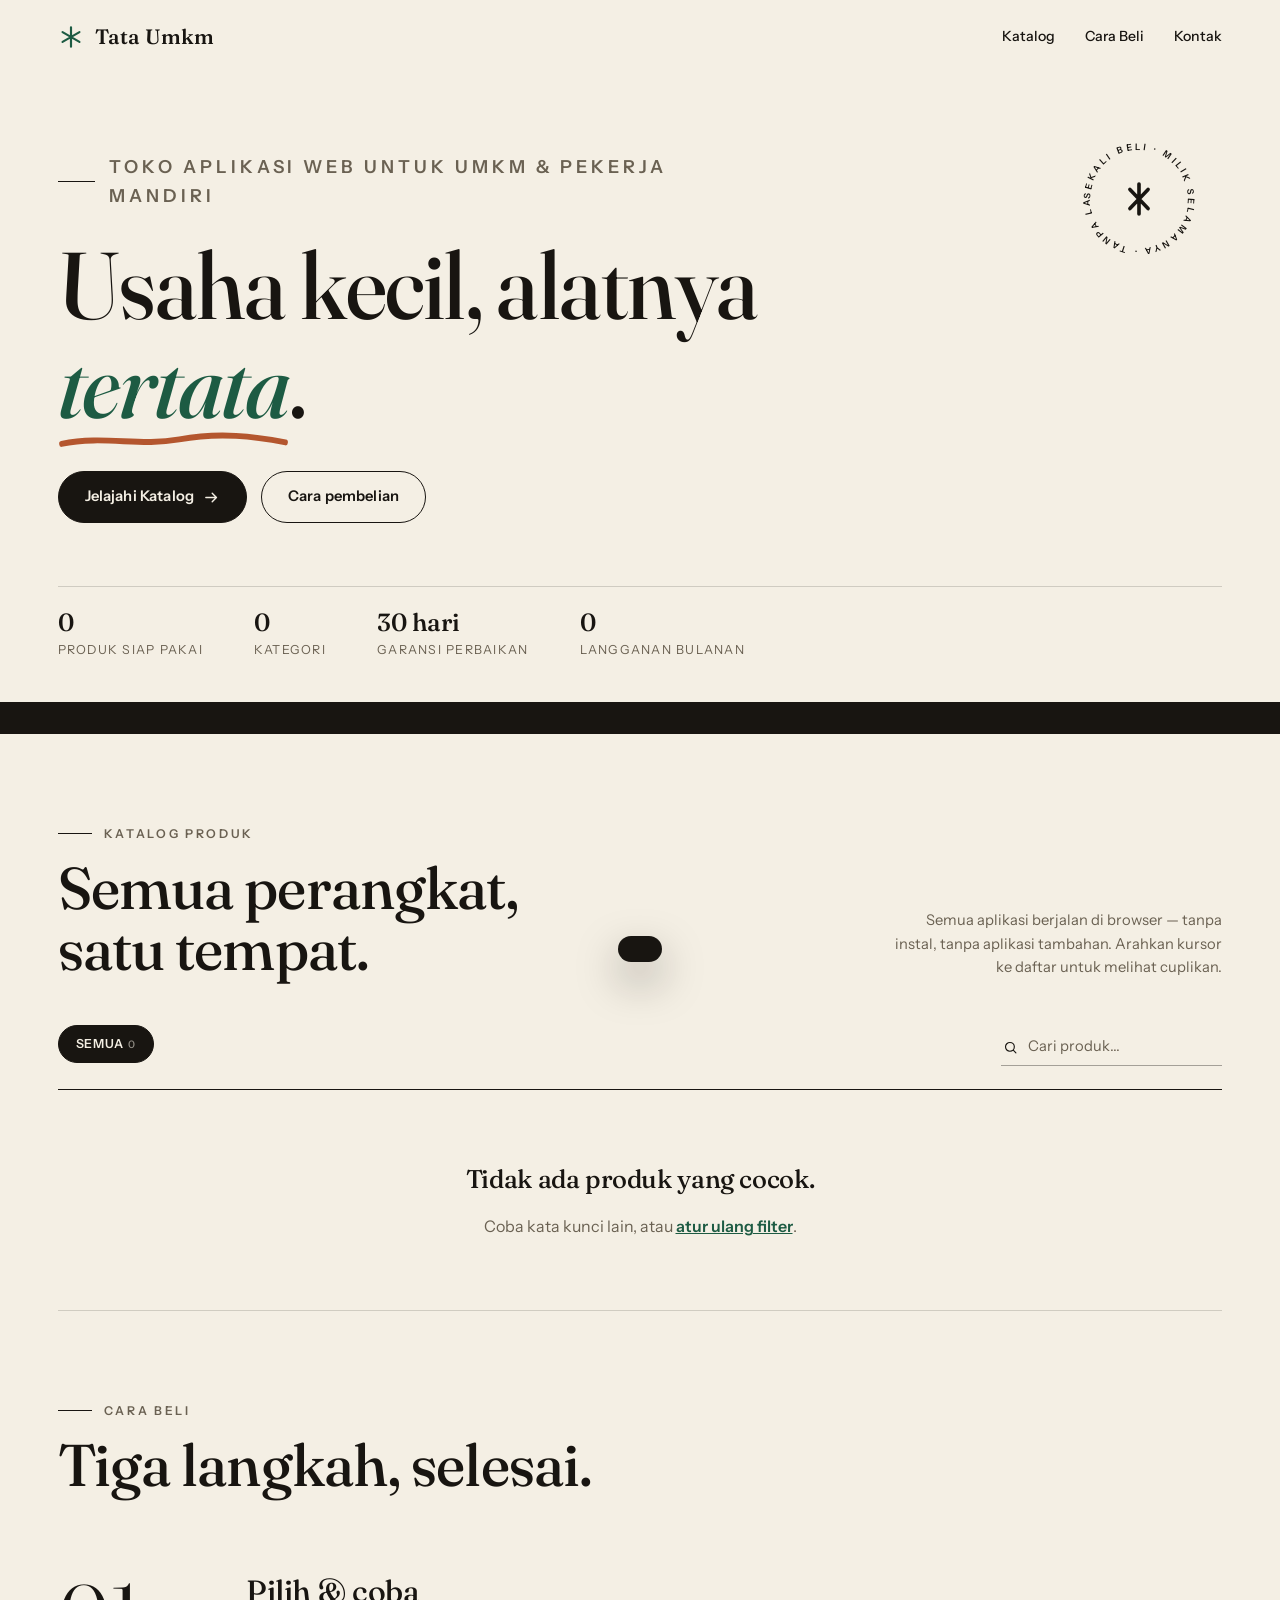
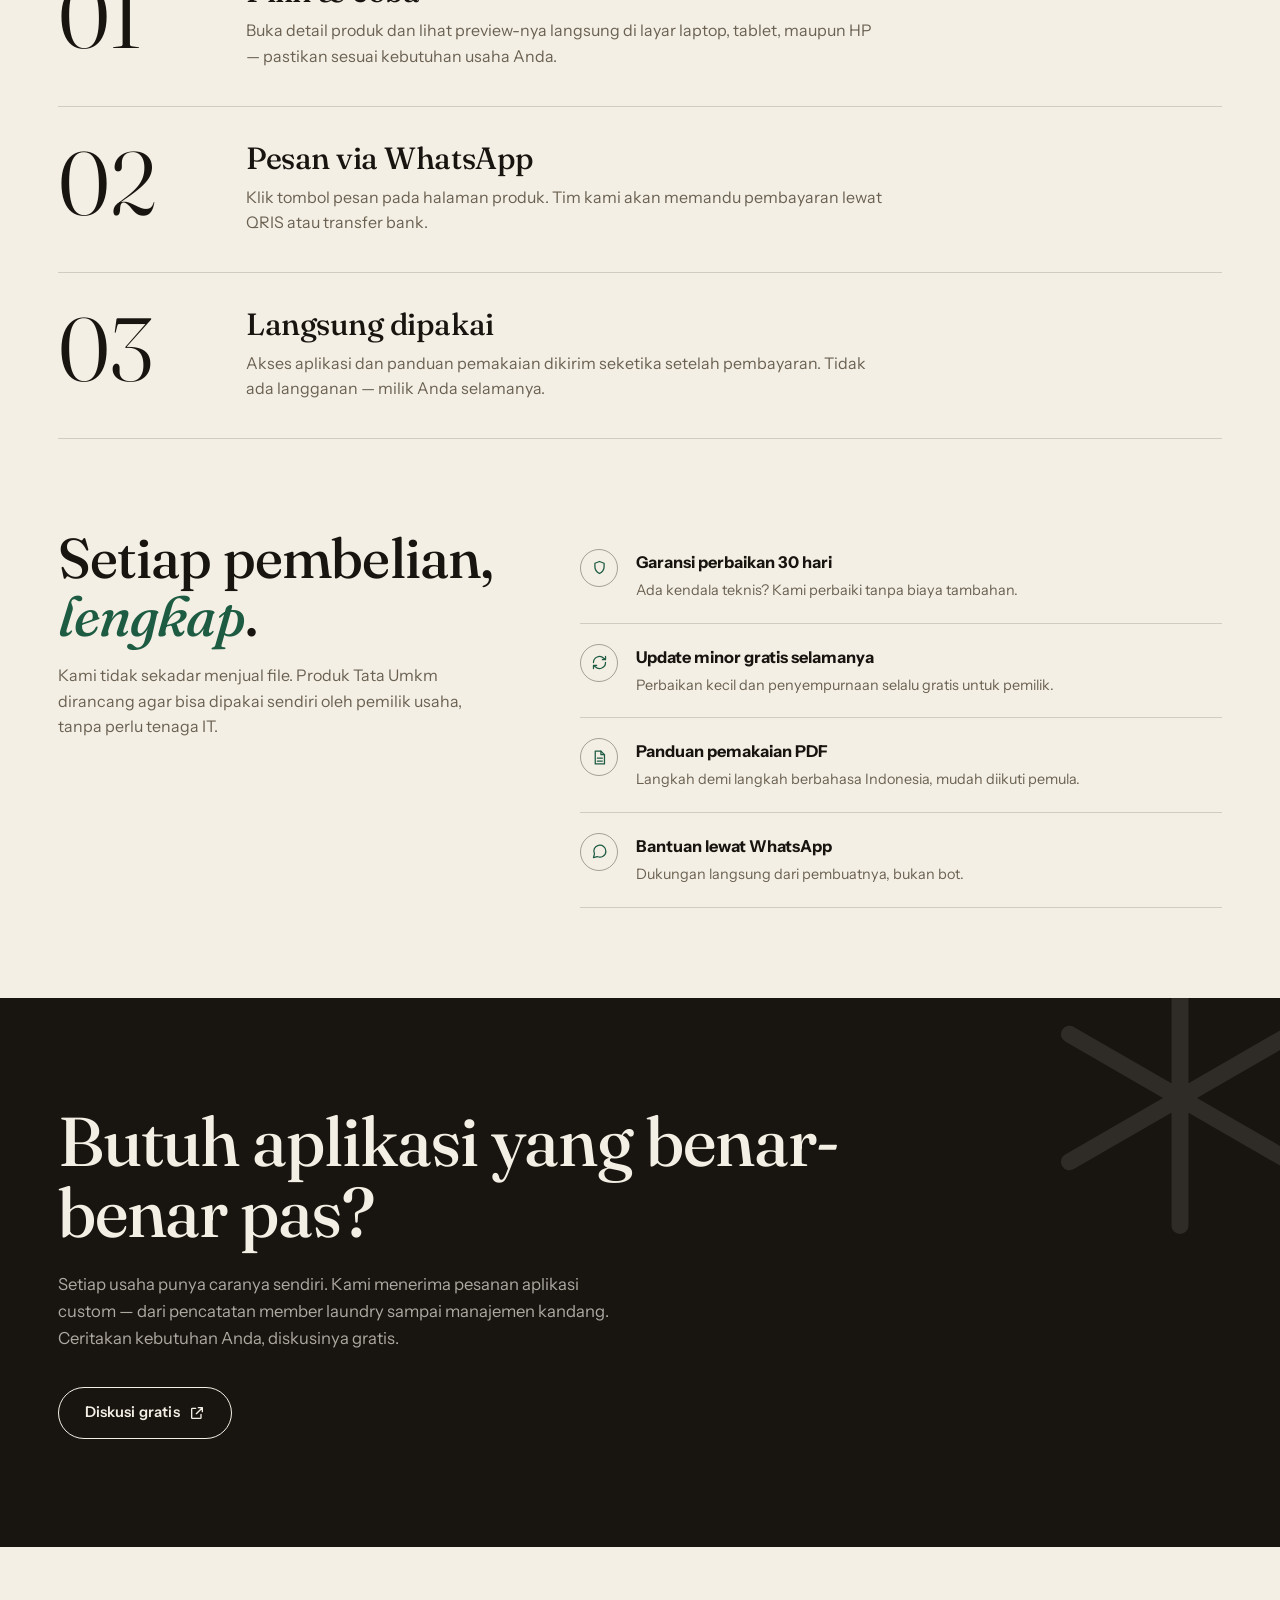
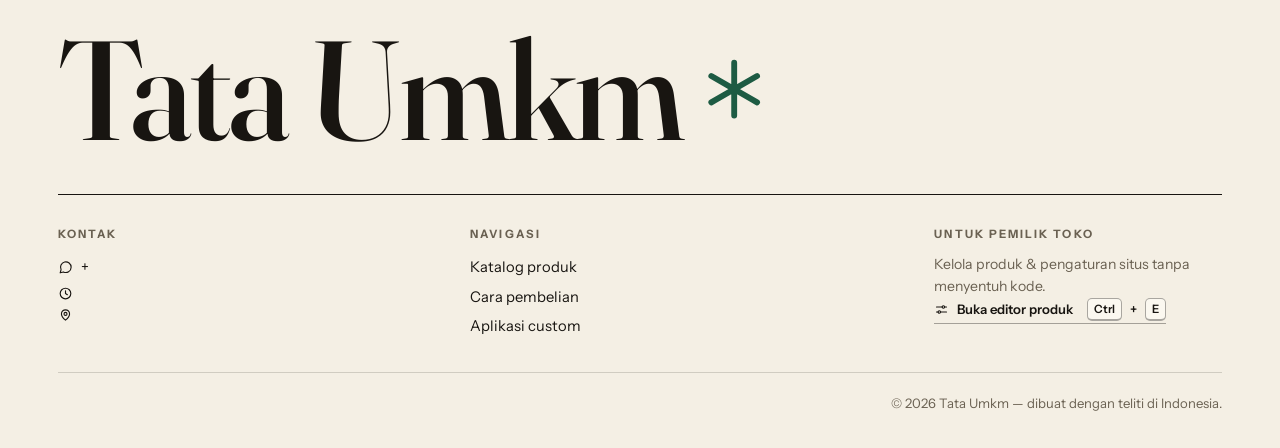
==== index.html @ 72d37c53 "Initial commit" ====
<!DOCTYPE html>
<html lang="id">
<head>
<meta charset="UTF-8">
<meta name="viewport" content="width=device-width, initial-scale=1.0">
<title>Tata Umkm — Aplikasi web siap pakai untuk UMKM</title>
<link rel="preconnect" href="https://fonts.googleapis.com">
<link rel="preconnect" href="https://fonts.gstatic.com" crossorigin>
<link href="https://fonts.googleapis.com/css2?family=Fraunces:ital,opsz,wght@0,9..144,300..700;1,9..144,300..700&family=Instrument+Sans:ital,wght@0,400..700;1,400..700&display=swap" rel="stylesheet">
<link rel="stylesheet" href="css/common.css">
<link rel="stylesheet" href="css/viewer.css">
</head>
<body>

<!-- ============ HEADER ============ -->
<header class="hdr" id="hdr">
  <div class="brand" id="brandBtn" title="Klik 3x untuk membuka editor">
    <svg class="mark" viewBox="0 0 24 24" fill="none" stroke="currentColor" stroke-width="2" stroke-linecap="round"><path d="M12 3v18M4.2 7.5l15.6 9M19.8 7.5l-15.6 9"/></svg>
    <span id="brandName">Tata Umkm</span>
  </div>
  <nav class="hnav">
    <a href="#katalog">Katalog</a>
    <a href="#cara">Cara Beli</a>
    <a href="#kontak">Kontak</a>
  </nav>
</header>

<!-- ============ HERO ============ -->
<section class="hero">
  <div class="stamp">
    <svg viewBox="0 0 120 120">
      <defs><path id="circ" d="M60,60 m-46,0 a46,46 0 1,1 92,0 a46,46 0 1,1 -92,0"/></defs>
      <text><textPath href="#circ">SEKALI BELI · MILIK SELAMANYA · TANPA LANGGANAN · </textPath></text>
      <path class="c" d="M60 46v28M51.5 51l17 18M68.5 51l-17 18" stroke="currentColor" stroke-width="3.4" stroke-linecap="round" fill="none"/>
    </svg>
  </div>
  <p class="eyebrow">Toko aplikasi web untuk UMKM &amp; pekerja mandiri</p>
  <h1 id="heroTag">Usaha kecil, alatnya <em>tertata<svg viewBox="0 0 200 14" preserveAspectRatio="none" fill="none" stroke="currentColor" stroke-width="4" stroke-linecap="round"><path d="M3 10 C 40 4, 70 12, 105 7 S 170 5, 197 9"/></svg></em>.</h1>
  <p id="heroSub"></p>
  <div class="hero-cta">
    <a href="#katalog" class="btn solid" id="ctaMagnet">Jelajahi Katalog
      <svg width="17" height="17" viewBox="0 0 24 24" fill="none" stroke="currentColor" stroke-width="2" stroke-linecap="round" stroke-linejoin="round"><path d="M4 12h15M13 6l6 6-6 6"/></svg>
    </a>
    <a href="#cara" class="btn line">Cara pembelian</a>
  </div>
  <div class="hero-meta">
    <div class="hm"><b id="statP">0</b><span>produk siap pakai</span></div>
    <div class="hm"><b id="statC">0</b><span>kategori</span></div>
    <div class="hm"><b>30 hari</b><span>garansi perbaikan</span></div>
    <div class="hm"><b>0</b><span>langganan bulanan</span></div>
  </div>
</section>

<!-- ============ MARQUEE ============ -->
<div class="mq"><div class="mq-track" id="mqTrack"></div></div>

<!-- ============ KATALOG ============ -->
<section class="sec" id="katalog">
  <div class="sec-head rv">
    <div>
      <p class="kicker">Katalog Produk</p>
      <h2>Semua perangkat,<br>satu tempat.</h2>
    </div>
    <p class="note">Semua aplikasi berjalan di browser — tanpa instal, tanpa aplikasi tambahan. Arahkan kursor ke daftar untuk melihat cuplikan.</p>
  </div>
  <div class="cat-bar rv">
    <div class="filters" id="filters"></div>
    <div class="search">
      <svg width="17" height="17" viewBox="0 0 24 24" fill="none" stroke="currentColor" stroke-width="1.8" stroke-linecap="round"><circle cx="11" cy="11" r="7"/><path d="m20.5 20.5-4.2-4.2"/></svg>
      <input type="text" id="q" placeholder="Cari produk...">
    </div>
  </div>
  <div id="rows"></div>
</section>

<!-- ============ CARA BELI ============ -->
<section class="sec" id="cara" style="padding-top:0">
  <div class="sec-head rv">
    <div>
      <p class="kicker">Cara Beli</p>
      <h2>Tiga langkah, selesai.</h2>
    </div>
  </div>
  <ol style="list-style:none">
    <li class="step rv"><span class="step-num">01</span><div><h3>Pilih &amp; coba</h3><p>Buka detail produk dan lihat preview-nya langsung di layar laptop, tablet, maupun HP — pastikan sesuai kebutuhan usaha Anda.</p></div></li>
    <li class="step rv"><span class="step-num">02</span><div><h3>Pesan via WhatsApp</h3><p>Klik tombol pesan pada halaman produk. Tim kami akan memandu pembayaran lewat QRIS atau transfer bank.</p></div></li>
    <li class="step rv"><span class="step-num">03</span><div><h3>Langsung dipakai</h3><p>Akses aplikasi dan panduan pemakaian dikirim seketika setelah pembayaran. Tidak ada langganan — milik Anda selamanya.</p></div></li>
  </ol>
</section>

<!-- ============ TERMASUK ============ -->
<section class="sec" style="padding-top:0">
  <div class="incl-grid">
    <div class="incl-left rv">
      <h2>Setiap pembelian, <em>lengkap</em>.</h2>
      <p>Kami tidak sekadar menjual file. Produk Tata Umkm dirancang agar bisa dipakai sendiri oleh pemilik usaha, tanpa perlu tenaga IT.</p>
    </div>
    <ul class="incl-list rv">
      <li><span class="ict"><svg width="17" height="17" viewBox="0 0 24 24" fill="none" stroke="currentColor" stroke-width="1.8" stroke-linecap="round" stroke-linejoin="round"><path d="M12 3.5 18.5 6v5c0 4.8-3.2 7.8-6.5 9.5C8.7 18.8 5.5 15.8 5.5 11V6Z"/></svg></span><div><b>Garansi perbaikan 30 hari</b><span>Ada kendala teknis? Kami perbaiki tanpa biaya tambahan.</span></div></li>
      <li><span class="ict"><svg width="17" height="17" viewBox="0 0 24 24" fill="none" stroke="currentColor" stroke-width="1.8" stroke-linecap="round" stroke-linejoin="round"><path d="M3.5 12a8.5 8.5 0 0 1 14.4-6.1L20.5 8M20.5 3.5V8H16M20.5 12a8.5 8.5 0 0 1-14.4 6.1L3.5 16M3.5 20.5V16H8"/></svg></span><div><b>Update minor gratis selamanya</b><span>Perbaikan kecil dan penyempurnaan selalu gratis untuk pemilik.</span></div></li>
      <li><span class="ict"><svg width="17" height="17" viewBox="0 0 24 24" fill="none" stroke="currentColor" stroke-width="1.8" stroke-linecap="round" stroke-linejoin="round"><path d="M6 3h8l5 5v13H6Z"/><path d="M14 3v5h5M9 13h7M9 17h7"/></svg></span><div><b>Panduan pemakaian PDF</b><span>Langkah demi langkah berbahasa Indonesia, mudah diikuti pemula.</span></div></li>
      <li><span class="ict"><svg width="17" height="17" viewBox="0 0 24 24" fill="none" stroke="currentColor" stroke-width="1.8" stroke-linecap="round" stroke-linejoin="round"><path d="M21 11.5a8.5 8.5 0 0 1-12.3 7.6L3.5 20.5l1.4-5.2A8.5 8.5 0 1 1 21 11.5Z"/></svg></span><div><b>Bantuan lewat WhatsApp</b><span>Dukungan langsung dari pembuatnya, bukan bot.</span></div></li>
    </ul>
  </div>
</section>

<!-- ============ BAND CTA ============ -->
<section class="band">
  <svg class="band-ast" viewBox="0 0 24 24" fill="none" stroke="currentColor" stroke-width="1.2" stroke-linecap="round"><path d="M12 3v18M4.2 7.5l15.6 9M19.8 7.5l-15.6 9"/></svg>
  <h2 class="rv">Butuh aplikasi yang benar-benar pas?</h2>
  <p class="rv">Setiap usaha punya caranya sendiri. Kami menerima pesanan aplikasi custom — dari pencatatan member laundry sampai manajemen kandang. Ceritakan kebutuhan Anda, diskusinya gratis.</p>
  <a class="btn rv" id="bandWa" target="_blank" rel="noopener">Diskusi gratis
    <svg width="16" height="16" viewBox="0 0 24 24" fill="none" stroke="currentColor" stroke-width="2" stroke-linecap="round" stroke-linejoin="round"><path d="M14 4h6v6M20 4l-9 9M18 14v5a1 1 0 0 1-1 1H5a1 1 0 0 1-1-1V6a1 1 0 0 1 1-1h5"/></svg>
  </a>
</section>

<!-- ============ FOOTER ============ -->
<footer id="kontak">
  <div class="foot-mark"><span id="footBrand">Tata Umkm</span>
    <svg viewBox="0 0 24 24" fill="none" stroke="currentColor" stroke-width="2" stroke-linecap="round"><path d="M12 3v18M4.2 7.5l15.6 9M19.8 7.5l-15.6 9"/></svg>
  </div>
  <div class="foot-grid">
    <div><b>Kontak</b>
      <a id="footWa" target="_blank" rel="noopener"><svg width="15" height="15" viewBox="0 0 24 24" fill="none" stroke="currentColor" stroke-width="1.8" stroke-linecap="round" stroke-linejoin="round"><path d="M21 11.5a8.5 8.5 0 0 1-12.3 7.6L3.5 20.5l1.4-5.2A8.5 8.5 0 1 1 21 11.5Z"/></svg> <span id="footWaNum"></span></a>
      <a><svg width="15" height="15" viewBox="0 0 24 24" fill="none" stroke="currentColor" stroke-width="1.8" stroke-linecap="round" stroke-linejoin="round"><circle cx="12" cy="12" r="8.5"/><path d="M12 7.5V12l3 2"/></svg> <span id="footHours"></span></a>
      <a><svg width="15" height="15" viewBox="0 0 24 24" fill="none" stroke="currentColor" stroke-width="1.8" stroke-linecap="round" stroke-linejoin="round"><path d="M12 21s-6.5-5.3-6.5-10a6.5 6.5 0 1 1 13 0c0 4.7-6.5 10-6.5 10Z"/><circle cx="12" cy="11" r="2.4"/></svg> <span id="footLoc"></span></a>
    </div>
    <div><b>Navigasi</b>
      <a href="#katalog">Katalog produk</a>
      <a href="#cara">Cara pembelian</a>
      <a href="#" id="footCustom">Aplikasi custom</a>
    </div>
    <div><b>Untuk pemilik toko</b>
      <p style="max-width:32ch;font-size:.88rem;color:var(--ink-soft)">Kelola produk &amp; pengaturan situs tanpa menyentuh kode.</p>
      <button class="own-btn" id="ownBtn">
        <svg width="15" height="15" viewBox="0 0 24 24" fill="none" stroke="currentColor" stroke-width="1.8" stroke-linecap="round" stroke-linejoin="round"><path d="M4 8h9M17.5 8H20M4 16h2.5M11 16h9"/><circle cx="15" cy="8" r="2"/><circle cx="8.5" cy="16" r="2"/></svg>
        Buka editor produk &nbsp;<kbd>Ctrl</kbd> + <kbd>E</kbd>
      </button>
    </div>
  </div>
  <div class="foot-base">
    <span id="footNote"></span>
    <span>&copy; <span id="yr"></span> <span class="fbrand">Tata Umkm</span> — dibuat dengan teliti di Indonesia.</span>
  </div>
</footer>

<!-- ============ DETAIL PRODUK ============ -->
<div class="detail" id="detail"></div>

<!-- ============ HOVER CARD / MODAL / TOAST ============ -->
<div id="hoverCard"><div class="hc-in" id="hcIn"></div></div>
<div class="modal" id="modal"></div>
<div class="toast" id="toast"></div>

<script src="js/api.js"></script>
<script src="js/viewer.js"></script>
</body>
</html>
---- css/common.css ----
/* ============ DASAR ============ */
*{margin:0;padding:0;box-sizing:border-box}
:root{
  --paper:#F4EFE4; --paper2:#EFE8D9; --card:#FBF8F0;
  --ink:#181511; --ink-soft:#6A6152;
  --green:#1D5B43; --green-deep:#12382A; --clay:#B4562E;
  --line:rgba(24,21,17,.16); --line-strong:rgba(24,21,17,.36);
  --pad:clamp(20px,4.5vw,64px);
  --ease:cubic-bezier(.65,.05,.2,1);
}
html{scroll-behavior:smooth}
html.lock,html.lock body{overflow:hidden}
body{background:var(--paper);color:var(--ink);font-family:'Instrument Sans',sans-serif;font-size:16px;line-height:1.6;-webkit-font-smoothing:antialiased}
::selection{background:var(--green);color:var(--paper)}
img,svg{display:block}
button{font:inherit;color:inherit;background:none;border:0;cursor:pointer}
a{color:inherit;text-decoration:none}
:focus-visible{outline:2px solid var(--green);outline-offset:3px;border-radius:4px}
.ic{flex:none}
h1,h2,h3,.serif{font-family:'Fraunces',serif;font-weight:480;letter-spacing:-.015em;line-height:1.04}
em{font-style:italic}
kbd{font-family:'Instrument Sans',sans-serif;font-size:.72rem;border:1px solid var(--line-strong);border-bottom-width:2px;border-radius:5px;padding:1px 6px;background:var(--card)}

/* ============ TOMBOL ============ */
.btn{display:inline-flex;align-items:center;gap:9px;padding:13px 26px;border-radius:999px;border:1.5px solid var(--ink);font-weight:600;font-size:.92rem;letter-spacing:.01em;transition:background .3s,color .3s,border-color .3s,transform .3s var(--ease)}
.btn.solid{background:var(--ink);color:var(--paper)}
.btn.solid:hover{background:var(--green);border-color:var(--green)}
.btn.line:hover{background:var(--ink);color:var(--paper)}
.btn.wa{background:var(--green);border-color:var(--green);color:#fff}
.btn.wa:hover{background:var(--green-deep);border-color:var(--green-deep)}
.btn.sm{padding:9px 18px;font-size:.84rem}
.icobtn{width:42px;height:42px;border-radius:50%;border:1.5px solid var(--line-strong);display:inline-flex;align-items:center;justify-content:center;transition:.3s}
.icobtn:hover{background:var(--ink);color:var(--paper);border-color:var(--ink)}
---- css/viewer.css ----
/* ============ HEADER ============ */
.hdr{position:fixed;top:0;left:0;right:0;z-index:50;display:flex;align-items:center;justify-content:space-between;padding:20px var(--pad);transition:.4s}
.hdr.sc{background:color-mix(in srgb,var(--paper) 86%,transparent);backdrop-filter:blur(14px);-webkit-backdrop-filter:blur(14px);border-bottom:1px solid var(--line);padding-block:12px}
.brand{display:inline-flex;align-items:center;gap:11px;font-family:'Fraunces',serif;font-size:1.3rem;font-weight:560;cursor:pointer;user-select:none}
.brand .mark{width:26px;height:26px;color:var(--green);animation:spin 28s linear infinite}
@keyframes spin{to{transform:rotate(360deg)}}
.hnav{display:flex;gap:30px;align-items:center}
.hnav a{font-size:.88rem;font-weight:500;position:relative;padding:4px 0}
.hnav a::after{content:"";position:absolute;left:0;bottom:0;height:1.5px;width:0;background:var(--ink);transition:width .35s var(--ease)}
.hnav a:hover::after{width:100%}
@media(max-width:640px){.hnav{display:none}}

/* ============ HERO ============ */
.hero{position:relative;padding:clamp(130px,17vh,190px) var(--pad) 40px;max-width:1560px;margin:0 auto}
.eyebrow{display:flex;align-items:center;gap:14px;font-size:.76rem;letter-spacing:.22em;text-transform:uppercase;font-weight:600;color:var(--ink-soft);animation:up .8s var(--ease) both}
.eyebrow::before{content:"";width:44px;height:1.5px;background:var(--ink)}
.hero h1{font-size:clamp(2.9rem,7.4vw,6.8rem);margin:26px 0 30px;max-width:16ch;animation:up .8s .12s var(--ease) both}
.hero h1 em{color:var(--green);position:relative;white-space:nowrap}
.hero h1 em svg{position:absolute;left:0;bottom:-.08em;width:100%;height:.22em;color:var(--clay)}
.hero p{max-width:52ch;font-size:clamp(1rem,1.4vw,1.18rem);color:var(--ink-soft);animation:up .8s .22s var(--ease) both}
.hero-cta{display:flex;gap:14px;flex-wrap:wrap;margin-top:38px;animation:up .8s .32s var(--ease) both}
.hero-meta{display:flex;gap:clamp(24px,4vw,64px);flex-wrap:wrap;margin-top:clamp(48px,7vh,84px);padding-top:22px;border-top:1px solid var(--line);animation:up .8s .42s var(--ease) both}
.hm b{font-family:'Fraunces',serif;font-size:1.55rem;font-weight:520;display:block;line-height:1.1}
.hm span{font-size:.78rem;letter-spacing:.1em;text-transform:uppercase;color:var(--ink-soft)}
.stamp{position:absolute;right:clamp(20px,6vw,110px);top:clamp(120px,15vh,190px);width:clamp(96px,10vw,150px);color:var(--ink);animation:up .8s .5s var(--ease) both}
.stamp svg{width:100%;height:auto;animation:spin 30s linear infinite}
.stamp text{font-size:8.4px;letter-spacing:.34em;text-transform:uppercase;font-weight:600;font-family:'Instrument Sans',sans-serif;fill:var(--ink)}
.stamp .c{fill:var(--green)}
@media(max-width:900px){.stamp{display:none}}
@keyframes up{from{opacity:0;transform:translateY(26px)}to{opacity:1;transform:none}}

/* ============ MARQUEE ============ */
.mq{background:var(--ink);color:var(--paper);overflow:hidden;padding:15px 0;border-block:1px solid var(--ink)}
.mq-track{display:flex;width:max-content;gap:0;animation:mq 30s linear infinite}
.mq:hover .mq-track{animation-play-state:paused}
.mqi{display:inline-flex;align-items:baseline;gap:14px;padding:0 26px;white-space:nowrap}
.mqi em{font-family:'Fraunces',serif;font-style:italic;font-size:1.25rem;font-weight:440}
.mqi span{font-size:.78rem;letter-spacing:.12em;text-transform:uppercase;color:rgba(244,239,228,.62)}
.mq-sep{color:var(--clay);display:flex;align-items:center}
@keyframes mq{to{transform:translateX(-50%)}}

/* ============ SECTION UMUM ============ */
.sec{padding:clamp(70px,10vh,120px) var(--pad);max-width:1560px;margin:0 auto}
.sec-head{display:flex;justify-content:space-between;align-items:flex-end;gap:24px;flex-wrap:wrap;margin-bottom:clamp(30px,5vh,56px)}
.sec-head h2{font-size:clamp(2.1rem,4.6vw,3.7rem)}
.sec-head .kicker{font-size:.76rem;letter-spacing:.22em;text-transform:uppercase;font-weight:600;color:var(--ink-soft);display:flex;align-items:center;gap:12px;margin-bottom:14px}
.sec-head .kicker::before{content:"";width:34px;height:1.5px;background:var(--ink)}
.sec-head .note{font-size:.92rem;color:var(--ink-soft);max-width:34ch;text-align:right}
@media(max-width:760px){.sec-head .note{text-align:left}}

/* ============ KATALOG ============ */
.filters{display:flex;gap:8px;flex-wrap:wrap;align-items:center;margin-bottom:8px}
.fbtn{border:1px solid var(--line-strong);border-radius:999px;padding:8px 17px;font-size:.78rem;font-weight:600;letter-spacing:.06em;text-transform:uppercase;transition:.3s}
.fbtn:hover{border-color:var(--ink)}
.fbtn.on{background:var(--ink);color:var(--paper);border-color:var(--ink)}
.fbtn small{opacity:.55;margin-left:5px;font-weight:500}
.search{display:flex;align-items:center;gap:9px;border-bottom:1.5px solid var(--line-strong);padding:6px 2px;min-width:210px;transition:border-color .3s}
.search:focus-within{border-color:var(--ink)}
.search input{border:0;background:none;outline:none;font:inherit;font-size:.92rem;width:100%;color:var(--ink)}
.search input::placeholder{color:var(--ink-soft)}
.cat-bar{display:flex;justify-content:space-between;gap:20px;flex-wrap:wrap;align-items:center;border-bottom:1px solid var(--ink);padding-bottom:18px;margin-bottom:6px}

.prow{position:relative;display:grid;grid-template-columns:70px 1fr auto;align-items:center;gap:18px;padding:26px 14px;border-bottom:1px solid var(--line);cursor:pointer;animation:rowIn .55s var(--ease) both;isolation:isolate}
.prow>*{position:relative;z-index:2;transition:color .35s}
.prow::before{content:"";position:absolute;inset:0;background:var(--ink);transform:scaleY(0);transform-origin:bottom;transition:transform .4s var(--ease);z-index:1}
.prow:hover::before{transform:scaleY(1)}
.prow:hover>*{color:var(--paper)}
.prow-num{font-family:'Fraunces',serif;font-style:italic;font-size:1rem;color:var(--ink-soft)}
.prow-name{font-size:clamp(1.45rem,3vw,2.35rem);display:flex;align-items:center;gap:14px;flex-wrap:wrap}
.prow-tag{font-size:.92rem;color:var(--ink-soft);margin-top:5px;max-width:56ch}
.prow-meta{display:flex;align-items:center;gap:clamp(14px,2vw,28px);flex-wrap:wrap;justify-content:flex-end}
.prow-price{font-family:'Fraunces',serif;font-size:1.18rem;font-weight:520;white-space:nowrap}
.prow-arr{width:44px;height:44px;border:1.5px solid var(--line-strong);border-radius:50%;display:flex;align-items:center;justify-content:center;transition:.35s}
.prow:hover .prow-arr{border-color:var(--paper);background:var(--paper);color:var(--ink);transform:rotate(45deg)}
.chip{border:1px solid var(--line-strong);border-radius:999px;padding:4px 12px;font-size:.7rem;letter-spacing:.1em;text-transform:uppercase;font-weight:600;white-space:nowrap}
.badge{background:var(--clay);color:#FFF7EE;border-radius:999px;padding:4px 11px;font-size:.68rem;letter-spacing:.1em;text-transform:uppercase;font-weight:700;white-space:nowrap}
.price-old{text-decoration:line-through;color:var(--ink-soft);font-size:.85rem;margin-left:9px;font-weight:400}
.prow:hover .price-old{color:rgba(244,239,228,.55)}
.empty{padding:70px 20px;text-align:center;color:var(--ink-soft);border-bottom:1px solid var(--line)}
.empty .serif{font-size:1.6rem;color:var(--ink);margin-bottom:8px}
.empty button{text-decoration:underline;margin-top:14px;color:var(--green);font-weight:600}
@keyframes rowIn{from{opacity:0;transform:translateY(18px)}to{opacity:1;transform:none}}
@media(max-width:720px){
  .prow{grid-template-columns:1fr auto;padding:22px 4px}
  .prow-num{display:none}
  .prow-meta{justify-content:space-between;width:100%}
  .prow-arr{display:none}
}

/* ============ LANGKAH ============ */
.step{display:grid;grid-template-columns:clamp(90px,12vw,150px) 1fr;gap:clamp(18px,3vw,48px);padding:clamp(28px,4vh,44px) 0;border-bottom:1px solid var(--line);align-items:start}
.step-num{font-family:'Fraunces',serif;font-size:clamp(3.2rem,7vw,6rem);font-weight:340;line-height:.9;color:var(--ink);transition:color .4s}
.step:hover .step-num{color:var(--green)}
.step h3{font-size:clamp(1.4rem,2.4vw,2rem);margin-bottom:10px}
.step p{color:var(--ink-soft);max-width:58ch}
@media(max-width:560px){.step{grid-template-columns:64px 1fr}}

/* ============ TERMASUK ============ */
.incl-grid{display:grid;grid-template-columns:minmax(300px,5fr) 7fr;gap:clamp(32px,5vw,80px)}
.incl-left h2{font-size:clamp(2rem,4.4vw,3.5rem);margin-bottom:18px}
.incl-left h2 em{color:var(--green)}
.incl-left p{color:var(--ink-soft);max-width:40ch}
.incl-list{list-style:none}
.incl-list li{display:flex;gap:18px;align-items:flex-start;padding:20px 0;border-bottom:1px solid var(--line)}
.incl-list .ict{width:38px;height:38px;border:1.5px solid var(--line-strong);border-radius:50%;display:flex;align-items:center;justify-content:center;color:var(--green);flex:none}
.incl-list b{display:block;font-size:1.02rem;margin-bottom:2px}
.incl-list span{font-size:.9rem;color:var(--ink-soft)}
@media(max-width:860px){.incl-grid{grid-template-columns:1fr}}

/* ============ BAND CTA ============ */
.band{background:var(--ink);color:var(--paper);padding:clamp(70px,12vh,130px) var(--pad);position:relative;overflow:hidden}
.band h2{font-size:clamp(2.2rem,5.4vw,4.6rem);max-width:18ch}
.band p{color:rgba(244,239,228,.68);max-width:52ch;margin:22px 0 36px;font-size:clamp(1rem,1.3vw,1.15rem)}
.band .btn{border-color:var(--paper);color:var(--paper)}
.band .btn:hover{background:var(--paper);color:var(--ink)}
.band-ast{position:absolute;right:-70px;top:-70px;width:340px;height:340px;color:rgba(244,239,228,.1);animation:spin 60s linear infinite}

/* ============ FOOTER ============ */
footer{padding:clamp(50px,8vh,90px) var(--pad) 34px}
.foot-mark{font-family:'Fraunces',serif;font-size:clamp(3.4rem,11vw,10rem);font-weight:520;line-height:1;display:flex;align-items:baseline;gap:.12em;letter-spacing:-.02em;padding-bottom:34px;border-bottom:1px solid var(--ink)}
.foot-mark svg{width:.5em;height:.5em;color:var(--green);align-self:center}
.foot-grid{display:flex;justify-content:space-between;gap:34px;flex-wrap:wrap;padding:30px 0;font-size:.92rem}
.foot-grid b{display:block;font-size:.72rem;letter-spacing:.18em;text-transform:uppercase;color:var(--ink-soft);margin-bottom:10px}
.foot-grid a{display:flex;align-items:center;gap:8px;padding:3px 0}
.foot-grid a:hover{color:var(--green)}
.foot-base{display:flex;justify-content:space-between;gap:16px;flex-wrap:wrap;border-top:1px solid var(--line);padding-top:20px;font-size:.82rem;color:var(--ink-soft)}
.own-btn{display:inline-flex;align-items:center;gap:8px;font-size:.82rem;font-weight:600;border-bottom:1.5px solid var(--line-strong);padding-bottom:2px;transition:.3s}
.own-btn:hover{color:var(--green);border-color:var(--green)}

/* ============ DETAIL PRODUK ============ */
.detail{position:fixed;inset:0;z-index:90;background:var(--paper);overflow-y:auto;overflow-x:hidden;transform:translateY(102%);visibility:hidden;transition:transform .7s var(--ease),visibility 0s .7s}
.detail.open{transform:none;visibility:visible;transition:transform .7s var(--ease)}
.d-top{position:sticky;top:0;z-index:6;display:flex;justify-content:space-between;align-items:center;padding:14px var(--pad);background:color-mix(in srgb,var(--paper) 88%,transparent);backdrop-filter:blur(14px);-webkit-backdrop-filter:blur(14px);border-bottom:1px solid var(--line)}
.d-back{display:inline-flex;align-items:center;gap:10px;font-weight:600;font-size:.92rem;padding:10px 18px;border:1.5px solid var(--line-strong);border-radius:999px;transition:.3s}
.d-back:hover{background:var(--ink);color:var(--paper);border-color:var(--ink)}
.detail-grid{display:grid;grid-template-columns:minmax(340px,5fr) 7fr;gap:clamp(30px,4.5vw,72px);padding:clamp(30px,5vh,60px) var(--pad) 70px;max-width:1560px;margin:0 auto}
.d-eyebrow{display:flex;align-items:center;gap:12px;margin-bottom:18px;flex-wrap:wrap}
.detail h2{font-size:clamp(2.4rem,4.8vw,4.2rem);margin-bottom:16px}
.d-tagline{font-family:'Fraunces',serif;font-style:italic;font-size:clamp(1.1rem,1.6vw,1.35rem);color:var(--green);margin-bottom:22px}
.d-desc{color:var(--ink-soft);max-width:56ch;font-size:1.02rem}
.d-feats{list-style:none;margin:32px 0;border-top:1px solid var(--line)}
.d-feats li{display:flex;gap:14px;align-items:flex-start;padding:13px 0;border-bottom:1px solid var(--line);font-size:.96rem}
.d-feats .ict{width:26px;height:26px;border:1.5px solid var(--green);border-radius:50%;display:flex;align-items:center;justify-content:center;color:var(--green);flex:none;margin-top:2px}
.d-buy{border:1.5px solid var(--ink);border-radius:18px;padding:26px;margin-top:34px;background:var(--card)}
.d-buy .lbl{font-size:.72rem;letter-spacing:.18em;text-transform:uppercase;color:var(--ink-soft);font-weight:600}
.d-price{font-family:'Fraunces',serif;font-size:clamp(2.2rem,3.6vw,3rem);font-weight:520;margin:8px 0 4px}
.d-buy .row{display:flex;gap:12px;flex-wrap:wrap;margin-top:22px}
.d-inc{font-size:.85rem;color:var(--ink-soft);margin-top:14px;display:flex;align-items:center;gap:8px}
.d-trust{display:flex;gap:26px;flex-wrap:wrap;margin-top:34px}
.d-trust div{display:flex;align-items:center;gap:10px;font-size:.86rem;color:var(--ink-soft)}
.d-trust .ic{color:var(--green)}
@media(max-width:1000px){.detail-grid{grid-template-columns:1fr}}

/* ============ PERANGKAT PREVIEW ============ */
.dev-head{display:flex;justify-content:space-between;align-items:center;gap:16px;flex-wrap:wrap;margin-bottom:22px}
.dev-switch{display:inline-flex;border:1.5px solid var(--ink);border-radius:999px;padding:4px;gap:2px}
.dev-switch button{display:inline-flex;align-items:center;gap:8px;padding:8px 18px;border-radius:999px;font-size:.84rem;font-weight:600;transition:.3s}
.dev-switch button.on{background:var(--ink);color:var(--paper)}
.dev-note{font-size:.8rem;color:var(--ink-soft);display:flex;align-items:center;gap:8px}
.device-stage{position:relative;height:clamp(400px,60vh,620px);display:flex;align-items:center;justify-content:center;overflow:hidden}
.device{position:relative;flex:none;transform-origin:center;transition:width .65s var(--ease),height .65s var(--ease),transform .65s var(--ease)}
.device[data-device=laptop]{width:920px;height:584px}
.device[data-device=tablet]{width:560px;height:700px}
.device[data-device=phone]{width:360px;height:720px}
.d-shell{position:relative;height:calc(100% - 46px);background:#24201A;border-radius:18px 18px 6px 6px;padding:14px 14px 0}
.device[data-device=tablet] .d-shell{height:100%;padding:20px;border-radius:32px}
.device[data-device=phone] .d-shell{height:100%;padding:10px;border-radius:46px}
.d-screen{position:relative;height:100%;background:#FAF6ED;border-radius:9px;overflow:hidden}
.device[data-device=tablet] .d-screen{border-radius:13px}
.device[data-device=phone] .d-screen{border-radius:37px}
.d-cam{display:none;position:absolute;left:50%;transform:translateX(-50%);width:7px;height:7px;border-radius:50%;background:#0F0D0A;top:5.5px;z-index:5}
.device[data-device=laptop] .d-cam,.device[data-device=tablet] .d-cam{display:block}
.device[data-device=tablet] .d-cam{top:9px}
.device[data-device=phone] .d-cam{display:block;width:86px;height:23px;border-radius:12px;background:#141210;top:19px}
.d-base{display:none;position:absolute;left:-2.2%;right:-2.2%;bottom:0;height:42px;background:var(--ink);border-radius:3px 3px 16px 16px;clip-path:polygon(1.6% 0,98.4% 0,100% 100%,0 100%)}
.device[data-device=laptop] .d-base{display:block}
.d-base span{position:absolute;left:50%;top:0;transform:translateX(-50%);width:130px;height:11px;background:#3B352C;border-radius:0 0 9px 9px}
.mk-iframe{width:100%;height:100%;border:0;background:#fff}
.iframe-open{position:absolute;left:12px;bottom:12px;z-index:6;display:inline-flex;align-items:center;gap:7px;background:var(--ink);color:var(--paper);border-radius:999px;padding:7px 14px;font-size:.74rem;font-weight:600}

/* ============ MOCKUP APP ============ */
.mk{height:100%;display:flex;flex-direction:column;background:#F7F3EA;color:#282319;font-size:12px;overflow:hidden;font-family:'Instrument Sans',sans-serif}
.mk::-webkit-scrollbar,.mkcl-wrap::-webkit-scrollbar,.mkpos-items::-webkit-scrollbar,.mkpos-cats::-webkit-scrollbar{width:4px;height:4px}
.mk::-webkit-scrollbar-thumb,.mkcl-wrap::-webkit-scrollbar-thumb,.mkpos-items::-webkit-scrollbar-thumb,.mkpos-cats::-webkit-scrollbar-thumb{background:#CFC5AE;border-radius:4px}
.mk .lbl{font-size:.64rem;letter-spacing:.14em;text-transform:uppercase;color:#8A8272;font-weight:600}
.mktop{display:flex;align-items:center;justify-content:space-between;gap:10px;padding:11px 16px;background:var(--a);color:#FFF9EC;flex:none}
.device[data-device=phone] .mktop{padding-top:34px}
.mktop-brand{font-weight:700;letter-spacing:.01em}
.mktop-cas{font-size:.68rem;opacity:.75}
.mktop-clock{font-variant-numeric:tabular-nums;font-size:.72rem;opacity:.85}

/* --- POS --- */
.mkpos-body{flex:1;display:grid;grid-template-columns:1fr 252px;gap:10px;padding:10px;min-height:0;position:relative}
.mkpos-main{display:flex;flex-direction:column;gap:10px;min-width:0;min-height:0}
.mkpos-cats{display:flex;gap:6px;overflow-x:auto;flex:none;padding-bottom:2px}
.mkpc{border:1px solid #DCD3BD;background:#fff;border-radius:999px;padding:5px 13px;font-size:.7rem;font-weight:600;white-space:nowrap;color:#6A6152}
.mkpc.on{background:var(--a);border-color:var(--a);color:#fff}
.mkpos-items{flex:1;display:grid;grid-template-columns:repeat(3,1fr);gap:8px;overflow-y:auto;align-content:start;padding-bottom:56px}
.mkpi{background:#fff;border:1px solid #E4DBC5;border-radius:11px;padding:10px;display:flex;flex-direction:column;justify-content:space-between;gap:8px;cursor:pointer;text-align:left;transition:.2s;min-height:62px}
.mkpi:hover{border-color:var(--a);transform:translateY(-2px)}
.mkpi span{font-weight:600;font-size:.74rem;line-height:1.25}
.mkpi b{color:var(--a);font-size:.78rem}
.mkpi .dot{width:22px;height:22px;border-radius:7px;background:color-mix(in srgb,var(--a) 16%,#fff);border:1px solid color-mix(in srgb,var(--a) 30%,#fff)}
.mkpos-cart{background:#fff;border:1px solid #E4DBC5;border-radius:13px;display:flex;flex-direction:column;padding:11px;gap:9px;min-height:0}
.mkpos-ct{font-weight:700;font-size:.78rem;display:flex;justify-content:space-between}
.mkpos-ct span{color:#B0A88F;font-weight:600;font-size:.66rem}
.mkcl-wrap{flex:1;overflow-y:auto;display:flex;flex-direction:column;gap:6px;min-height:0}
.mkcl{display:grid;grid-template-columns:auto 1fr auto;gap:8px;align-items:center;background:#F5F0E1;border-radius:8px;padding:7px 9px;font-size:.72rem}
.mkcl .n{font-weight:600;overflow:hidden;text-overflow:ellipsis;white-space:nowrap}
.mkcl b{color:var(--a)}
.mksum{display:flex;justify-content:space-between;font-size:.72rem;color:#6A6152}
.mksum.tot{font-size:.86rem;font-weight:700;color:#282319;border-top:1px dashed #DCD3BD;padding-top:8px}
.mkpay{background:var(--a);color:#FFF9EC;border-radius:10px;padding:11px;font-weight:700;font-size:.8rem;transition:.2s}
.mkpay:hover{filter:brightness(1.12)}
.mkpos-btm{display:none;position:absolute;left:10px;right:10px;bottom:10px;background:var(--a);color:#FFF9EC;border-radius:13px;padding:11px 15px;align-items:center;justify-content:space-between;font-weight:700;z-index:7;box-shadow:0 10px 24px rgba(24,21,17,.25)}
.mkpos-btm .b{background:#FFF9EC;color:var(--a);border-radius:999px;padding:6px 14px;font-size:.7rem}
[data-device=phone] .mkpos-body,[data-device=tablet] .mkpos-body{grid-template-columns:1fr}
[data-device=phone] .mkpos-items{grid-template-columns:repeat(2,1fr);padding-bottom:64px}
[data-device=tablet] .mkpos-items{grid-template-columns:repeat(3,1fr);padding-bottom:64px}
[data-device=phone] .mkpos-cart,[data-device=tablet] .mkpos-cart{position:absolute;left:10px;right:10px;bottom:62px;top:56px;transform:translateY(115%);transition:transform .4s var(--ease);z-index:8;box-shadow:0 -12px 40px rgba(24,21,17,.3)}
.device[data-device=laptop] .mkpos-cats{display:none}
[data-device=phone] .mk-pos.sheet .mkpos-cart,[data-device=tablet] .mk-pos.sheet .mkpos-cart{transform:none}
[data-device=phone] .mkpos-btm,[data-device=tablet] .mkpos-btm{display:flex}
.mkpaid{position:absolute;inset:0;background:color-mix(in srgb,var(--a) 96%,#000);color:#FFF9EC;display:flex;flex-direction:column;align-items:center;justify-content:center;gap:10px;z-index:12;font-weight:700;font-size:1rem;animation:paidIn .3s var(--ease)}
.mkpaid .ok{width:46px;height:46px;border:2px solid rgba(255,249,236,.5);border-radius:50%;display:flex;align-items:center;justify-content:center}
@keyframes paidIn{from{opacity:0}to{opacity:1}}

/* --- FORM / KALKULATOR --- */
.mkform{flex:1;display:grid;grid-template-columns:1.15fr 1fr;gap:10px;padding:10px;overflow-y:auto;min-height:0}
.mkpanel{background:#fff;border:1px solid #E4DBC5;border-radius:13px;padding:13px;display:flex;flex-direction:column;gap:9px;min-width:0}
.mkpanel h5{font-size:.78rem;font-weight:700}
.mkrow{display:grid;grid-template-columns:1fr auto auto;gap:8px;align-items:center;background:#F5F0E1;border-radius:8px;padding:7px 10px;font-size:.7rem}
.mkrow .n{font-weight:600}
.mkrow b{color:var(--a);white-space:nowrap}
.mkrow.hd{background:none;padding-inline:2px;color:#8A8272;font-size:.62rem;letter-spacing:.1em;text-transform:uppercase;font-weight:700}
.mkfield{display:flex;justify-content:space-between;align-items:center;background:#F5F0E1;border-radius:8px;padding:8px 11px;font-size:.74rem}
.mkfield b{color:var(--a)}
.mkres{background:var(--a);color:#FFF9EC;border:0}
.mkres .big{font-family:'Fraunces',serif;font-size:1.7rem;font-weight:560;line-height:1.1}
.mkres .row2{display:flex;justify-content:space-between;font-size:.74rem;opacity:.85}
.mkres .row2 b{font-size:.92rem}
.mkbar{display:flex;align-items:center;gap:8px;font-size:.66rem}
.mkbar .tr{flex:1;height:7px;background:rgba(255,249,236,.22);border-radius:99px;overflow:hidden}
.mkbar .tr i{display:block;height:100%;background:#FFF9EC;border-radius:99px}
.mkres .lbl{color:rgba(255,249,236,.7)}
[data-device=phone] .mkform{grid-template-columns:1fr}

/* --- INVOICE --- */
.mkinv{flex:1;display:grid;grid-template-columns:190px 1fr;gap:10px;padding:10px;min-height:0}
.mkinv-list{background:#fff;border:1px solid #E4DBC5;border-radius:13px;padding:11px;display:flex;flex-direction:column;gap:7px;overflow:hidden}
.mkiv{border:1px solid #E4DBC5;border-radius:9px;padding:8px 10px;font-size:.68rem;display:flex;justify-content:space-between;align-items:center;gap:6px}
.mkiv.on{border-color:var(--a);background:color-mix(in srgb,var(--a) 8%,#fff)}
.mkiv .st{font-size:.6rem;font-weight:700;border-radius:99px;padding:2px 8px}
.st.ok{background:color-mix(in srgb,var(--a) 15%,#fff);color:var(--a)}
.st.no{background:#F4E3D6;color:#A04A20}
.mkdoc{background:#fff;border:1px solid #E4DBC5;border-radius:13px;padding:16px 18px;display:flex;flex-direction:column;gap:10px;overflow:hidden}
.mkdoc-h{display:flex;justify-content:space-between;align-items:flex-start;border-bottom:2px solid var(--a);padding-bottom:10px}
.mkdoc-h b{font-size:.95rem;color:var(--a)}
.mkdoc-h small{display:block;color:#8A8272;font-size:.62rem}
.mkdoc .to{display:flex;justify-content:space-between;font-size:.66rem;color:#6A6152}
.mkdoc table{width:100%;border-collapse:collapse;font-size:.68rem}
.mkdoc th{text-align:left;font-size:.58rem;letter-spacing:.1em;text-transform:uppercase;color:#8A8272;border-bottom:1px solid #E4DBC5;padding:4px 2px}
.mkdoc td{padding:5px 2px;border-bottom:1px solid #F0E9D6}
.mkdoc td:last-child,.mkdoc th:last-child{text-align:right}
.mkdoc .tot{display:flex;justify-content:space-between;align-items:center;background:color-mix(in srgb,var(--a) 10%,#fff);border-radius:9px;padding:9px 12px;font-weight:700;font-size:.78rem;color:var(--a);margin-top:auto}
[data-device=phone] .mkinv,[data-device=tablet] .mkinv{grid-template-columns:1fr}
[data-device=phone] .mkinv-list,[data-device=tablet] .mkinv-list{display:none}

/* --- TABEL DATA --- */
.mktab{flex:1;display:flex;flex-direction:column;padding:10px;gap:10px;min-height:0}
.mktab-bar{display:flex;gap:8px;align-items:center;flex:none}
.mktab-bar .srch{flex:1;background:#fff;border:1px solid #E4DBC5;border-radius:9px;padding:8px 12px;font-size:.7rem;color:#8A8272}
.mktab-bar .ad{background:var(--a);color:#FFF9EC;border-radius:9px;padding:8px 13px;font-size:.7rem;font-weight:700}
.mkrow-t{display:grid;grid-template-columns:1.5fr .7fr 1fr .8fr;gap:8px;align-items:center;background:#fff;border:1px solid #E4DBC5;border-radius:10px;padding:9px 12px;font-size:.7rem}
.mkrow-t.hd{background:none;border:0;color:#8A8272;font-size:.58rem;letter-spacing:.1em;text-transform:uppercase;font-weight:700;padding-inline:2px}
.mkrow-t .n{font-weight:700}
.mkrow-t .sku{color:#8A8272;font-size:.64rem}
.lvl{height:6px;background:#EFE7D2;border-radius:99px;overflow:hidden;min-width:44px}
.lvl i{display:block;height:100%;background:var(--a);border-radius:99px}
.lvl.low i{background:#C0652F}
.lvl.none i{background:#C4BBA3}
.st2{font-size:.6rem;font-weight:700;border-radius:99px;padding:3px 9px;width:fit-content}
[data-device=phone] .mkrow-t{grid-template-columns:1.2fr 1fr .8fr}
[data-device=phone] .mkrow-t .sku,[data-device=phone] .mkrow-t .c3,[data-device=phone] .mkrow-t .hd span:nth-child(2){display:none}
[data-device=tablet] .mkrow-t{grid-template-columns:1.4fr .7fr 1fr .8fr}

/* --- DASHBOARD KEUANGAN --- */
.mkfin{flex:1;display:grid;grid-template-columns:1.15fr .85fr;grid-template-rows:auto 1fr;gap:10px;padding:10px;min-height:0}
.mkcard2{background:#fff;border:1px solid #E4DBC5;border-radius:13px;padding:13px;min-width:0;min-height:0;overflow:hidden}
.mkcard2.hl{background:var(--a);color:#FFF9EC;border:0;display:flex;flex-direction:column;gap:5px}
.mkcard2.hl .big{font-family:'Fraunces',serif;font-size:1.65rem;font-weight:560}
.mkfin-list{display:flex;flex-direction:column;gap:6px;overflow:hidden}
.mktr{display:grid;grid-template-columns:auto 1fr auto;gap:9px;align-items:center;background:#F5F0E1;border-radius:9px;padding:7px 10px;font-size:.68rem}
.mktr .d{width:9px;height:9px;border-radius:50%}
.mktr .in{color:var(--a);font-weight:700}
.mktr .out{color:#A04A20;font-weight:700}
.mktr small{display:block;color:#8A8272;font-size:.58rem}
.mksvg{width:100%;height:auto;flex:1;min-height:0}
[data-device=phone] .mkfin{grid-template-columns:1fr}

/* --- TRACKER FOKUS --- */
.mkfo{flex:1;display:flex;flex-direction:column;gap:10px;padding:10px;overflow-y:auto;min-height:0}
.mkfo-top{display:grid;grid-template-columns:auto 1fr;gap:10px;align-items:center;background:#fff;border:1px solid #E4DBC5;border-radius:13px;padding:13px}
.mkring{width:104px;height:104px;flex:none}
.mkring-t{font-family:'Fraunces',serif;font-size:21px;font-weight:560;fill:#282319}
.mkring-s{font-size:6.6px;fill:#8A8272;letter-spacing:.08em}
.mkdays{display:grid;grid-template-columns:repeat(7,1fr);gap:6px}
.mkday{background:#fff;border:1px solid #E4DBC5;border-radius:10px;padding:8px 4px;text-align:center;font-size:.62rem;color:#6A6152;display:flex;flex-direction:column;gap:5px;align-items:center}
.mkday .c{width:20px;height:20px;border-radius:50%;background:#F0E8D4}
.mkday.done .c{background:var(--a)}
.mkday.done{border-color:color-mix(in srgb,var(--a) 45%,#fff)}
.mkday b{font-size:.72rem;color:#282319}
.mkfh{background:#fff;border:1px solid #E4DBC5;border-radius:11px;padding:10px 13px;display:flex;align-items:center;gap:10px;font-size:.74rem;font-weight:600;cursor:pointer;transition:.2s}
.mkfh .cb{width:19px;height:19px;border:1.5px solid #C9BFA6;border-radius:6px;flex:none;display:flex;align-items:center;justify-content:center;color:#fff}
.mkfh.done{background:color-mix(in srgb,var(--a) 8%,#fff);border-color:color-mix(in srgb,var(--a) 40%,#fff)}
.mkfh.done .cb{background:var(--a);border-color:var(--a)}
.mkfh.done span{color:#8A8272;text-decoration:line-through}
.mkfh small{margin-left:auto;color:#8A8272;font-weight:500}

/* --- WIDGET GRID --- */
.mkwt{flex:1;display:grid;grid-template-columns:repeat(3,1fr);grid-auto-rows:minmax(88px,auto);gap:10px;padding:10px;overflow:hidden}
.mkw{background:#fff;border:1px solid #E4DBC5;border-radius:13px;padding:12px;display:flex;flex-direction:column;gap:5px;justify-content:space-between;min-width:0}
.mkw.big{grid-column:span 2;grid-row:span 2;background:var(--a);color:#FFF9EC;border:0}
.mkw .v{font-family:'Fraunces',serif;font-size:1.4rem;font-weight:560}
.mkw.big .v{font-size:2rem}
.mkw .up{display:inline-flex;align-items:center;gap:5px;font-size:.62rem;font-weight:700;color:var(--a)}
.mkw .w-ic{width:28px;height:28px;border-radius:9px;background:color-mix(in srgb,var(--a) 12%,#fff);color:var(--a);display:flex;align-items:center;justify-content:center}
[data-device=phone] .mkwt{grid-template-columns:repeat(2,1fr)}
[data-device=phone] .mkw.big{grid-column:span 2;grid-row:span 1}

/* --- PIUTANG --- */
.mkld{flex:1;display:flex;flex-direction:column;gap:8px;padding:10px;overflow-y:auto;min-height:0}
.mkld-bar{display:flex;justify-content:space-between;align-items:center;flex:none}
.mkld-bar .tb{background:var(--a);color:#FFF9EC;border-radius:9px;padding:7px 13px;font-size:.68rem;font-weight:700}
.mkld-row{background:#fff;border:1px solid #E4DBC5;border-radius:11px;padding:10px 13px;display:grid;grid-template-columns:1.4fr auto 1fr auto;gap:10px;align-items:center;font-size:.7rem}
.mkld-row .n{font-weight:700;font-size:.76rem}
.mkld-row .amt{font-weight:700;color:var(--a);white-space:nowrap}
.mkld-row .dt{color:#8A8272;font-size:.62rem}
.mkld-row .tr{height:6px;background:#EFE7D2;border-radius:99px;overflow:hidden;min-width:52px}
.mkld-row .tr i{display:block;height:100%;background:var(--a)}
[data-device=phone] .mkld-row{grid-template-columns:1fr auto;row-gap:6px}
[data-device=phone] .mkld-row .dt{display:none}

/* --- POLOS --- */
.mk-plain{align-items:center;justify-content:center;gap:14px;text-align:center;color:#8A8272;background:#F7F3EA}
.mk-plain .ast{color:var(--a)}
.mk-plain h4{font-family:'Fraunces',serif;font-size:1.3rem;color:#282319}
.mk-plain p{font-size:.74rem;line-height:1.6}

/* ============ HOVER CARD ============ */
#hoverCard{position:fixed;top:0;left:0;z-index:70;pointer-events:none;will-change:transform}
.hc-in{width:216px;height:432px;position:relative;opacity:0;transform:scale(.88) translateY(10px);transition:opacity .22s ease,transform .22s ease;filter:drop-shadow(0 26px 44px rgba(24,21,17,.3))}
.hc-in.on{opacity:1;transform:none}
.hc-in .device{position:absolute;top:0;left:0;transform:scale(.6);transform-origin:0 0;transition:none}
@media(pointer:coarse){#hoverCard{display:none}}

/* ============ MODAL / TOAST ============ */
.modal{position:fixed;inset:0;z-index:130;display:none;align-items:center;justify-content:center;padding:20px;background:rgba(24,21,17,.45)}
.modal.on{display:flex}
.modal-card{background:var(--paper);border:1.5px solid var(--ink);border-radius:18px;padding:28px;max-width:640px;width:100%;max-height:84vh;display:flex;flex-direction:column;gap:14px;animation:up .35s var(--ease)}
.modal-card h3{font-size:1.5rem}
.modal-card p{font-size:.92rem;color:var(--ink-soft)}
.modal-card pre{background:var(--ink);color:#E9E2CE;border-radius:12px;padding:16px;overflow:auto;font-size:.72rem;line-height:1.55;max-height:44vh;white-space:pre;flex:1}
.m-actions{display:flex;gap:10px;flex-wrap:wrap;justify-content:flex-end}
.toast{position:fixed;left:50%;bottom:28px;transform:translate(-50%,90px);z-index:140;background:var(--ink);color:var(--paper);border-radius:999px;padding:13px 22px;display:flex;align-items:center;gap:10px;font-size:.88rem;font-weight:600;box-shadow:0 18px 44px rgba(24,21,17,.35);transition:transform .45s var(--ease);pointer-events:none;max-width:min(92vw,480px)}
.toast.on{transform:translate(-50%,0)}
.toast .ic{color:#8FD3AE}

/* ============ REVEAL ============ */
.rv{opacity:0;transform:translateY(30px);transition:opacity .8s var(--ease),transform .8s var(--ease)}
.rv.in{opacity:1;transform:none}
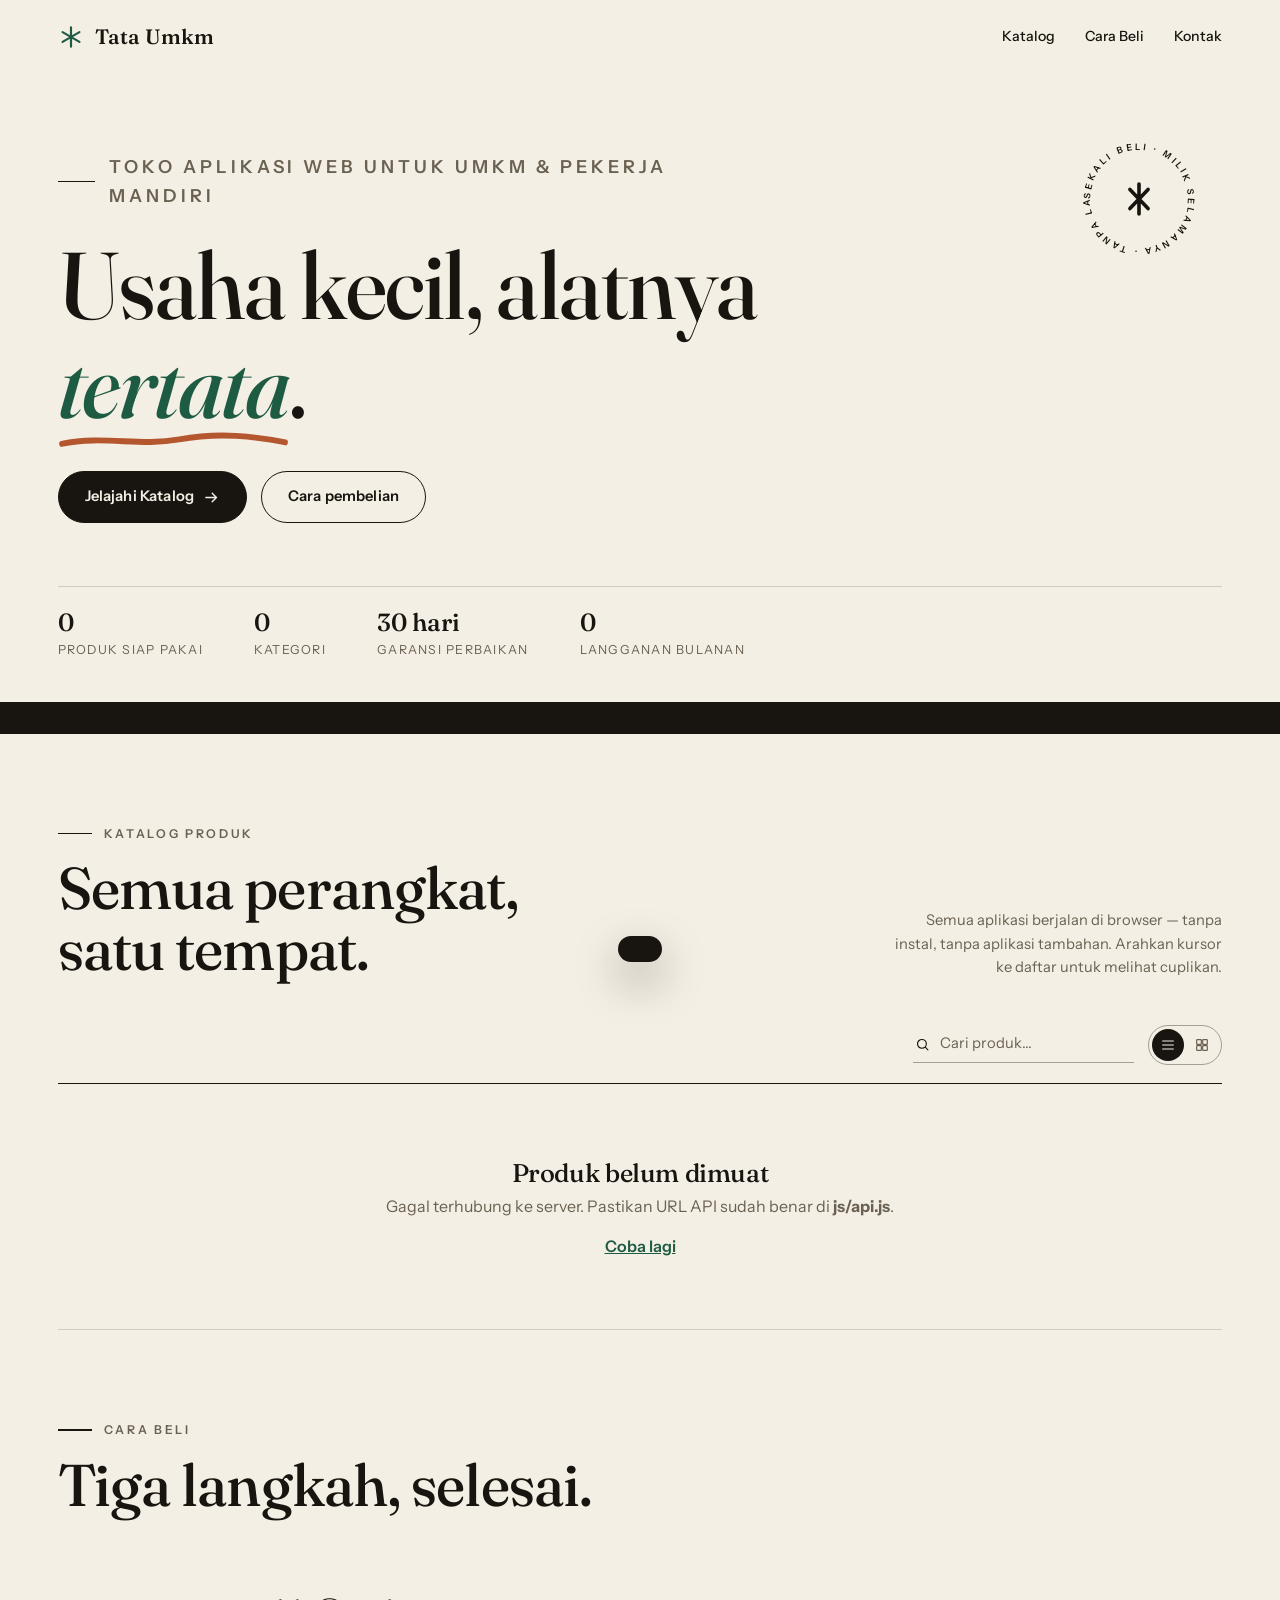
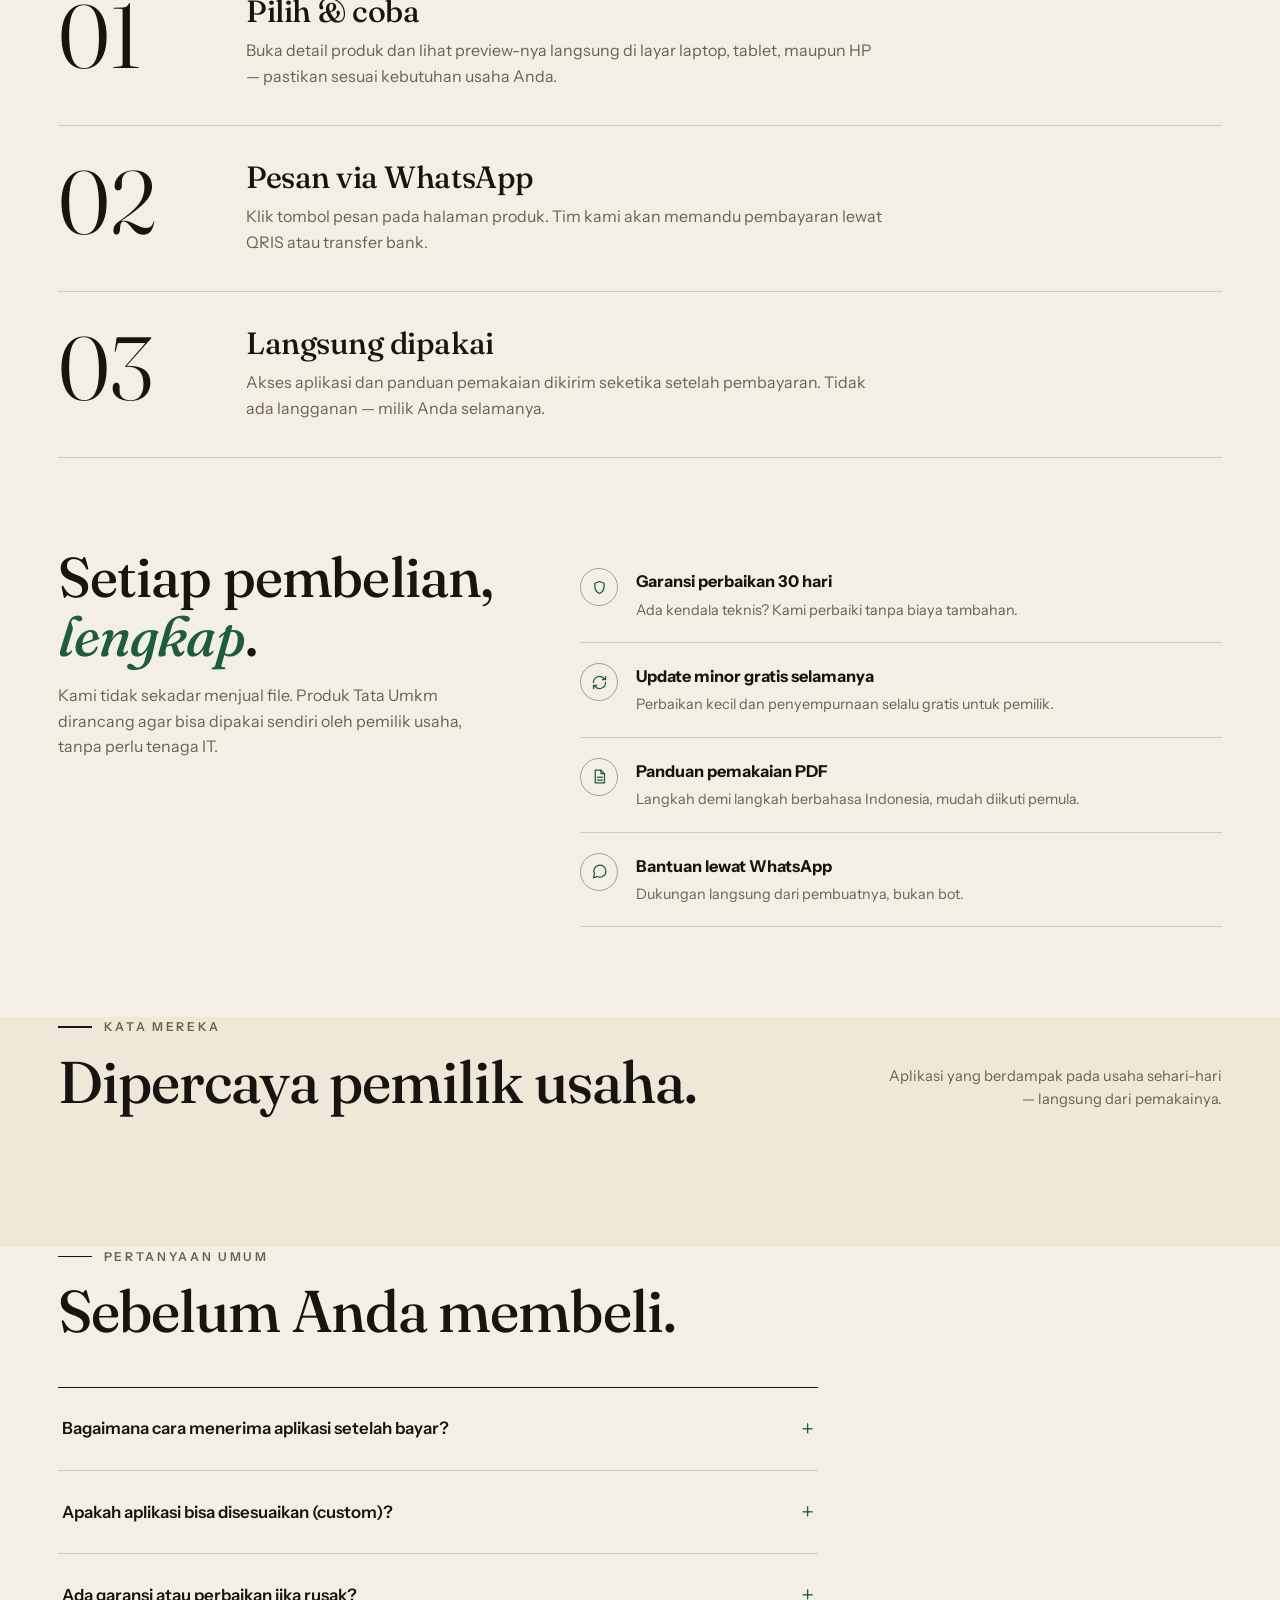
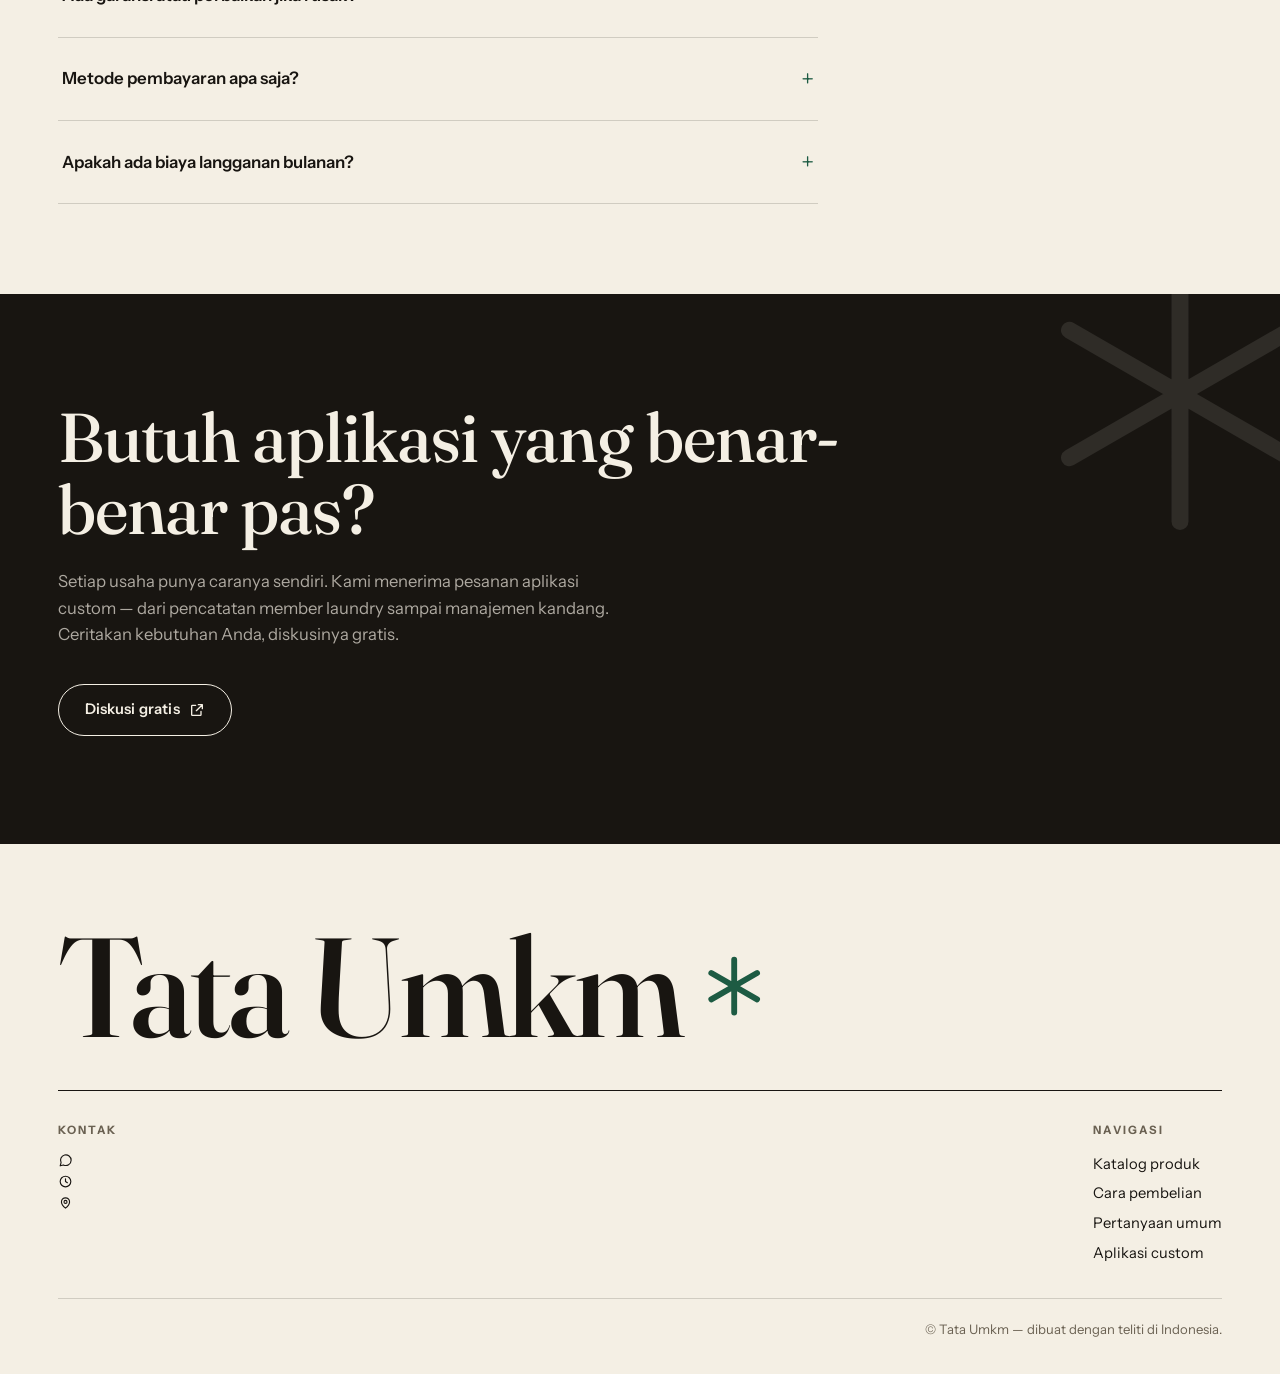
==== commit bd937bea: "edit visual" ====
--- a/index.html
+++ b/index.html
@@ -14,7 +14,7 @@
 
 <!-- ============ HEADER ============ -->
 <header class="hdr" id="hdr">
-  <div class="brand" id="brandBtn" title="Klik 3x untuk membuka editor">
+  <div class="brand" id="brandBtn">
     <svg class="mark" viewBox="0 0 24 24" fill="none" stroke="currentColor" stroke-width="2" stroke-linecap="round"><path d="M12 3v18M4.2 7.5l15.6 9M19.8 7.5l-15.6 9"/></svg>
     <span id="brandName">Tata Umkm</span>
   </div>
@@ -65,9 +65,15 @@
   </div>
   <div class="cat-bar rv">
     <div class="filters" id="filters"></div>
-    <div class="search">
-      <svg width="17" height="17" viewBox="0 0 24 24" fill="none" stroke="currentColor" stroke-width="1.8" stroke-linecap="round"><circle cx="11" cy="11" r="7"/><path d="m20.5 20.5-4.2-4.2"/></svg>
-      <input type="text" id="q" placeholder="Cari produk...">
+    <div style="display:flex;align-items:center;gap:14px;flex-wrap:wrap">
+      <div class="search">
+        <svg width="17" height="17" viewBox="0 0 24 24" fill="none" stroke="currentColor" stroke-width="1.8" stroke-linecap="round"><circle cx="11" cy="11" r="7"/><path d="m20.5 20.5-4.2-4.2"/></svg>
+        <input type="text" id="q" placeholder="Cari produk...">
+      </div>
+      <div class="view-toggle" id="viewToggle" role="group" aria-label="Tampilan katalog">
+        <button data-view="list" class="on" title="Tampilan daftar"><svg width="16" height="16" viewBox="0 0 24 24" fill="none" stroke="currentColor" stroke-width="1.8" stroke-linecap="round"><path d="M4 6h16M4 12h16M4 18h16"/></svg></button>
+        <button data-view="grid" title="Tampilan kisi"><svg width="16" height="16" viewBox="0 0 24 24" fill="none" stroke="currentColor" stroke-width="1.8" stroke-linecap="round"><rect x="4" y="4" width="7" height="7" rx="1"/><rect x="13" y="4" width="7" height="7" rx="1"/><rect x="4" y="13" width="7" height="7" rx="1"/><rect x="13" y="13" width="7" height="7" rx="1"/></svg></button>
+      </div>
     </div>
   </div>
   <div id="rows"></div>
@@ -101,6 +107,50 @@
       <li><span class="ict"><svg width="17" height="17" viewBox="0 0 24 24" fill="none" stroke="currentColor" stroke-width="1.8" stroke-linecap="round" stroke-linejoin="round"><path d="M6 3h8l5 5v13H6Z"/><path d="M14 3v5h5M9 13h7M9 17h7"/></svg></span><div><b>Panduan pemakaian PDF</b><span>Langkah demi langkah berbahasa Indonesia, mudah diikuti pemula.</span></div></li>
       <li><span class="ict"><svg width="17" height="17" viewBox="0 0 24 24" fill="none" stroke="currentColor" stroke-width="1.8" stroke-linecap="round" stroke-linejoin="round"><path d="M21 11.5a8.5 8.5 0 0 1-12.3 7.6L3.5 20.5l1.4-5.2A8.5 8.5 0 1 1 21 11.5Z"/></svg></span><div><b>Bantuan lewat WhatsApp</b><span>Dukungan langsung dari pembuatnya, bukan bot.</span></div></li>
     </ul>
+  </div>
+</section>
+
+<!-- ============ TESTIMONI ============ -->
+<section class="sec" id="tst" style="padding-top:0">
+  <div class="sec-head rv">
+    <div>
+      <p class="kicker">Kata Mereka</p>
+      <h2>Dipercaya&nbsp;pemilik usaha.</h2>
+    </div>
+    <p class="note">Aplikasi yang berdampak pada usaha sehari-hari — langsung dari pemakainya.</p>
+  </div>
+  <div class="tst-grid" id="tstGrid"></div>
+</section>
+
+<!-- ============ FAQ ============ -->
+<section class="sec" id="faq" style="padding-top:0">
+  <div class="sec-head rv">
+    <div>
+      <p class="kicker">Pertanyaan Umum</p>
+      <h2>Sebelum Anda membeli.</h2>
+    </div>
+  </div>
+  <div class="faq rv">
+    <details>
+      <summary>Bagaimana cara menerima aplikasi setelah bayar?</summary>
+      <div>Setelah pembayaran terkonfirmasi, tautan akses aplikasi dan panduan pemakaian (PDF) dikirim seketika lewat WhatsApp. Aplikasi berjalan langsung di browser — tanpa instal.</div>
+    </details>
+    <details>
+      <summary>Apakah aplikasi bisa disesuaikan (custom)?</summary>
+      <div>Ya. Selain produk siap pakai, kami menerima pesanan aplikasi custom. <b>Ceritakan kebutuhan Anda</b>, dan kami beri penawaran — diskusinya gratis.</div>
+    </details>
+    <details>
+      <summary>Ada garansi atau perbaikan jika rusak?</summary>
+      <div>Setiap produk mencakup <b>garansi perbaikan 30 hari</b>. Selama masa itu, kendala teknis kami perbaiki tanpa biaya tambahan. Update minor juga gratis selamanya.</div>
+    </details>
+    <details>
+      <summary>Metode pembayaran apa saja?</summary>
+      <div>Pembayaran lewat <b>QRIS</b> atau <b>transfer bank</b>. Setelah terbayar, akses dikirim seketika.</div>
+    </details>
+    <details>
+      <summary>Apakah ada biaya langganan bulanan?</summary>
+      <div>Tidak ada. Semua produk adalah <b>bayar sekali</b> — milik Anda selamanya. Tidak ada biaya tersembunyi.</div>
+    </details>
   </div>
 </section>
 
@@ -128,14 +178,8 @@
     <div><b>Navigasi</b>
       <a href="#katalog">Katalog produk</a>
       <a href="#cara">Cara pembelian</a>
+      <a href="#faq">Pertanyaan umum</a>
       <a href="#" id="footCustom">Aplikasi custom</a>
-    </div>
-    <div><b>Untuk pemilik toko</b>
-      <p style="max-width:32ch;font-size:.88rem;color:var(--ink-soft)">Kelola produk &amp; pengaturan situs tanpa menyentuh kode.</p>
-      <button class="own-btn" id="ownBtn">
-        <svg width="15" height="15" viewBox="0 0 24 24" fill="none" stroke="currentColor" stroke-width="1.8" stroke-linecap="round" stroke-linejoin="round"><path d="M4 8h9M17.5 8H20M4 16h2.5M11 16h9"/><circle cx="15" cy="8" r="2"/><circle cx="8.5" cy="16" r="2"/></svg>
-        Buka editor produk &nbsp;<kbd>Ctrl</kbd> + <kbd>E</kbd>
-      </button>
     </div>
   </div>
   <div class="foot-base">
--- a/css/viewer.css
+++ b/css/viewer.css
@@ -60,31 +60,70 @@
 .search input::placeholder{color:var(--ink-soft)}
 .cat-bar{display:flex;justify-content:space-between;gap:20px;flex-wrap:wrap;align-items:center;border-bottom:1px solid var(--ink);padding-bottom:18px;margin-bottom:6px}
 
-.prow{position:relative;display:grid;grid-template-columns:70px 1fr auto;align-items:center;gap:18px;padding:26px 14px;border-bottom:1px solid var(--line);cursor:pointer;animation:rowIn .55s var(--ease) both;isolation:isolate}
+/* ============ LIST MODE (default) ============ */
+.prow{position:relative;display:grid;grid-template-columns:148px 1fr auto;align-items:center;gap:22px;padding:22px 14px;border-bottom:1px solid var(--line);cursor:pointer;animation:rowIn .55s var(--ease) both;isolation:isolate}
 .prow>*{position:relative;z-index:2;transition:color .35s}
 .prow::before{content:"";position:absolute;inset:0;background:var(--ink);transform:scaleY(0);transform-origin:bottom;transition:transform .4s var(--ease);z-index:1}
 .prow:hover::before{transform:scaleY(1)}
 .prow:hover>*{color:var(--paper)}
-.prow-num{font-family:'Fraunces',serif;font-style:italic;font-size:1rem;color:var(--ink-soft)}
+
+/* Thumbnail (shared list & grid) */
+.pthumb{position:relative;display:flex;align-items:center;justify-content:center;border-radius:12px;overflow:hidden;background:var(--card);border:1px solid var(--line);flex:none}
+.pthumb .pthumb-img{width:100%;height:100%;object-fit:cover;display:block}
+.pthumb.mock{pointer-events:none}
+.thumb-mock{width:100%;height:100%;overflow:hidden;transform:scale(1.35);transform-origin:50% 20%}
+.thumb-mock .mk{font-size:7px}
+.list .pthumb,[data-view="list"] .pthumb{width:148px;height:96px}
+.grid .pthumb,[data-view="grid"] .pthumb{width:100%;height:100%;border-radius:12px 12px 0 0;border:0;border-bottom:1px solid var(--line)}
+
 .prow-name{font-size:clamp(1.45rem,3vw,2.35rem);display:flex;align-items:center;gap:14px;flex-wrap:wrap}
 .prow-tag{font-size:.92rem;color:var(--ink-soft);margin-top:5px;max-width:56ch}
 .prow-meta{display:flex;align-items:center;gap:clamp(14px,2vw,28px);flex-wrap:wrap;justify-content:flex-end}
 .prow-price{font-family:'Fraunces',serif;font-size:1.18rem;font-weight:520;white-space:nowrap}
 .prow-arr{width:44px;height:44px;border:1.5px solid var(--line-strong);border-radius:50%;display:flex;align-items:center;justify-content:center;transition:.35s}
 .prow:hover .prow-arr{border-color:var(--paper);background:var(--paper);color:var(--ink);transform:rotate(45deg)}
+.prow-dev{display:inline-flex;align-items:center;gap:3px;opacity:.7}
+.prow-dev svg{flex:none}
 .chip{border:1px solid var(--line-strong);border-radius:999px;padding:4px 12px;font-size:.7rem;letter-spacing:.1em;text-transform:uppercase;font-weight:600;white-space:nowrap}
 .badge{background:var(--clay);color:#FFF7EE;border-radius:999px;padding:4px 11px;font-size:.68rem;letter-spacing:.1em;text-transform:uppercase;font-weight:700;white-space:nowrap}
 .price-old{text-decoration:line-through;color:var(--ink-soft);font-size:.85rem;margin-left:9px;font-weight:400}
 .prow:hover .price-old{color:rgba(244,239,228,.55)}
+
+/* ============ GRID MODE ============ */
+#rows[data-view="grid"]{display:grid;grid-template-columns:repeat(3,1fr);gap:clamp(16px,2vw,26px)}
+#rows[data-view="grid"] .prow{display:flex;flex-direction:column;align-items:stretch;padding:0;border:1px solid var(--line-strong);border-radius:14px;overflow:hidden;gap:0}
+#rows[data-view="grid"] .prow::before{transform:scaleY(0)}
+#rows[data-view="grid"] .prow:hover{box-shadow:0 18px 40px rgba(24,21,17,.12)}
+#rows[data-view="grid"] .prow-body{padding:16px 18px 20px;display:flex;flex-direction:column;gap:6px;flex:1}
+#rows[data-view="grid"] .prow-top{display:flex;align-items:center;justify-content:space-between;gap:8px;margin-bottom:4px}
+#rows[data-view="grid"] .prow-name{font-size:1.3rem}
+#rows[data-view="grid"] .prow-tag{max-width:none;margin-top:0}
+#rows[data-view="grid"] .prow-price{margin-top:auto;padding-top:10px}
+#rows[data-view="grid"] .prow-arr{display:none}
+#rows[data-view="grid"] .prow-meta{width:100%;justify-content:flex-start}
+
 .empty{padding:70px 20px;text-align:center;color:var(--ink-soft);border-bottom:1px solid var(--line)}
 .empty .serif{font-size:1.6rem;color:var(--ink);margin-bottom:8px}
 .empty button{text-decoration:underline;margin-top:14px;color:var(--green);font-weight:600}
 @keyframes rowIn{from{opacity:0;transform:translateY(18px)}to{opacity:1;transform:none}}
+
+/* ============ VIEW TOGGLE ============ */
+.view-toggle{display:inline-flex;border:1px solid var(--line-strong);border-radius:999px;padding:3px;gap:2px}
+.view-toggle button{display:inline-flex;align-items:center;justify-content:center;width:32px;height:32px;border-radius:999px;color:var(--ink-soft);transition:.25s}
+.view-toggle button.on{background:var(--ink);color:var(--paper)}
+
+@media(max-width:900px){
+  #rows[data-view="grid"]{grid-template-columns:repeat(2,1fr)}
+}
 @media(max-width:720px){
-  .prow{grid-template-columns:1fr auto;padding:22px 4px}
-  .prow-num{display:none}
-  .prow-meta{justify-content:space-between;width:100%}
+  .prow{grid-template-columns:108px 1fr;padding:18px 4px}
+  .prow-meta{justify-content:flex-start;width:100%;grid-column:1/-1;padding-left:0}
   .prow-arr{display:none}
+  [data-view="list"] .pthumb{width:108px;height:80px}
+  #rows[data-view="grid"]{grid-template-columns:repeat(2,1fr)}
+}
+@media(max-width:560px){
+  #rows[data-view="grid"]{grid-template-columns:1fr}
 }
 
 /* ============ LANGKAH ============ */
@@ -124,8 +163,6 @@
 .foot-grid a{display:flex;align-items:center;gap:8px;padding:3px 0}
 .foot-grid a:hover{color:var(--green)}
 .foot-base{display:flex;justify-content:space-between;gap:16px;flex-wrap:wrap;border-top:1px solid var(--line);padding-top:20px;font-size:.82rem;color:var(--ink-soft)}
-.own-btn{display:inline-flex;align-items:center;gap:8px;font-size:.82rem;font-weight:600;border-bottom:1.5px solid var(--line-strong);padding-bottom:2px;transition:.3s}
-.own-btn:hover{color:var(--green);border-color:var(--green)}
 
 /* ============ DETAIL PRODUK ============ */
 .detail{position:fixed;inset:0;z-index:90;background:var(--paper);overflow-y:auto;overflow-x:hidden;transform:translateY(102%);visibility:hidden;transition:transform .7s var(--ease),visibility 0s .7s}
@@ -369,3 +406,24 @@
 /* ============ REVEAL ============ */
 .rv{opacity:0;transform:translateY(30px);transition:opacity .8s var(--ease),transform .8s var(--ease)}
 .rv.in{opacity:1;transform:none}
+
+/* ============ TESTIMONI ============ */
+#tst{background:var(--paper2)}
+.tst-grid{display:grid;grid-template-columns:repeat(3,1fr);gap:clamp(16px,2.5vw,26px)}
+.tst-card{background:var(--card);border:1px solid var(--line);border-radius:14px;padding:30px;display:flex;flex-direction:column;gap:16px}
+.tst-card .tst-q{color:var(--green);display:flex}
+.tst-card blockquote{font-family:'Fraunces',serif;font-size:1.12rem;line-height:1.5;color:var(--ink);flex:1}
+.tst-card figcaption{border-top:1px solid var(--line);padding-top:14px}
+.tst-card figcaption b{display:block;font-size:.95rem}
+.tst-card figcaption span{font-size:.82rem;color:var(--ink-soft)}
+@media(max-width:760px){.tst-grid{grid-template-columns:1fr}}
+
+/* ============ FAQ ============ */
+.faq{max-width:760px;border-top:1px solid var(--ink)}
+.faq details{border-bottom:1px solid var(--line)}
+.faq summary{list-style:none;cursor:pointer;padding:22px 4px;display:flex;align-items:center;justify-content:space-between;gap:16px;font-size:1.05rem;font-weight:600}
+.faq summary::-webkit-details-marker{display:none}
+.faq summary::after{content:"+";font-family:'Fraunces',serif;font-size:1.5rem;color:var(--green);transition:transform .3s var(--ease)}
+.faq details[open] summary::after{transform:rotate(45deg)}
+.faq details>div{padding:0 4px 22px;color:var(--ink-soft);max-width:62ch;line-height:1.7}
+.faq details>div b{color:var(--ink)}
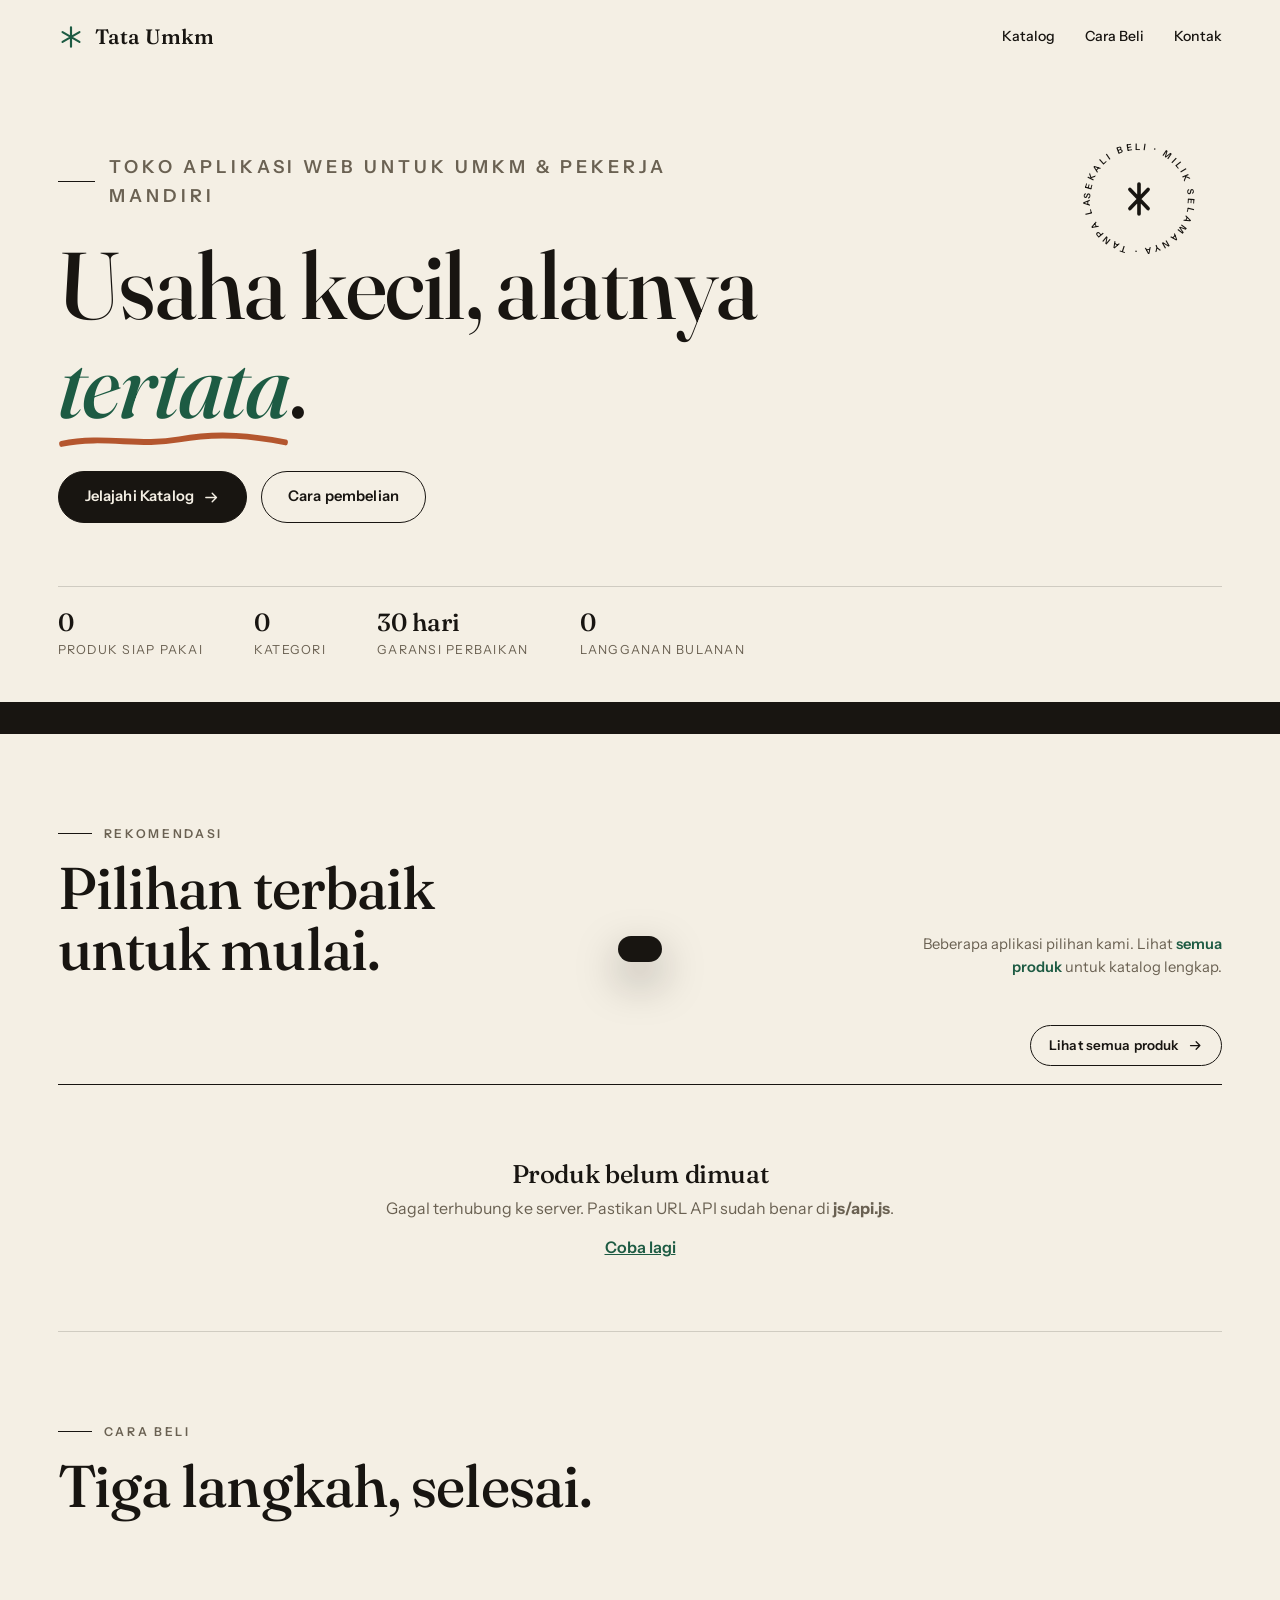
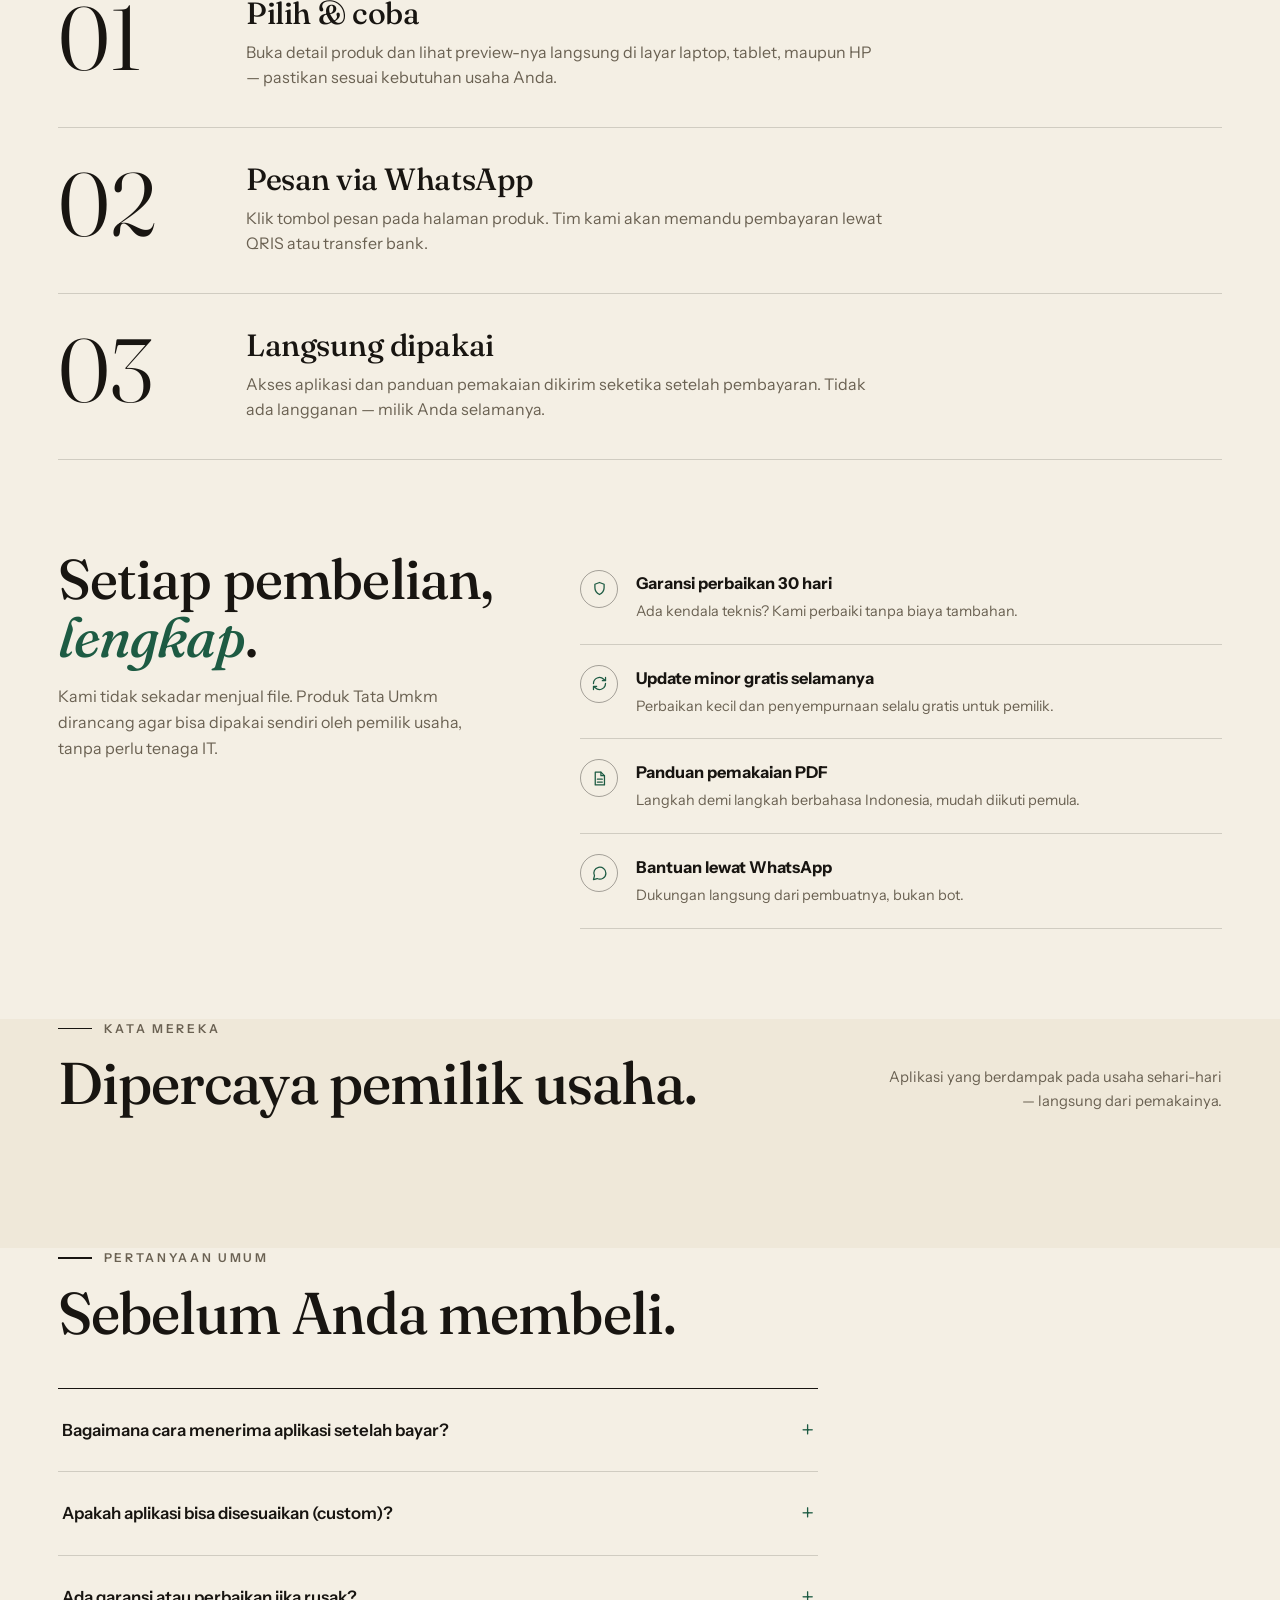
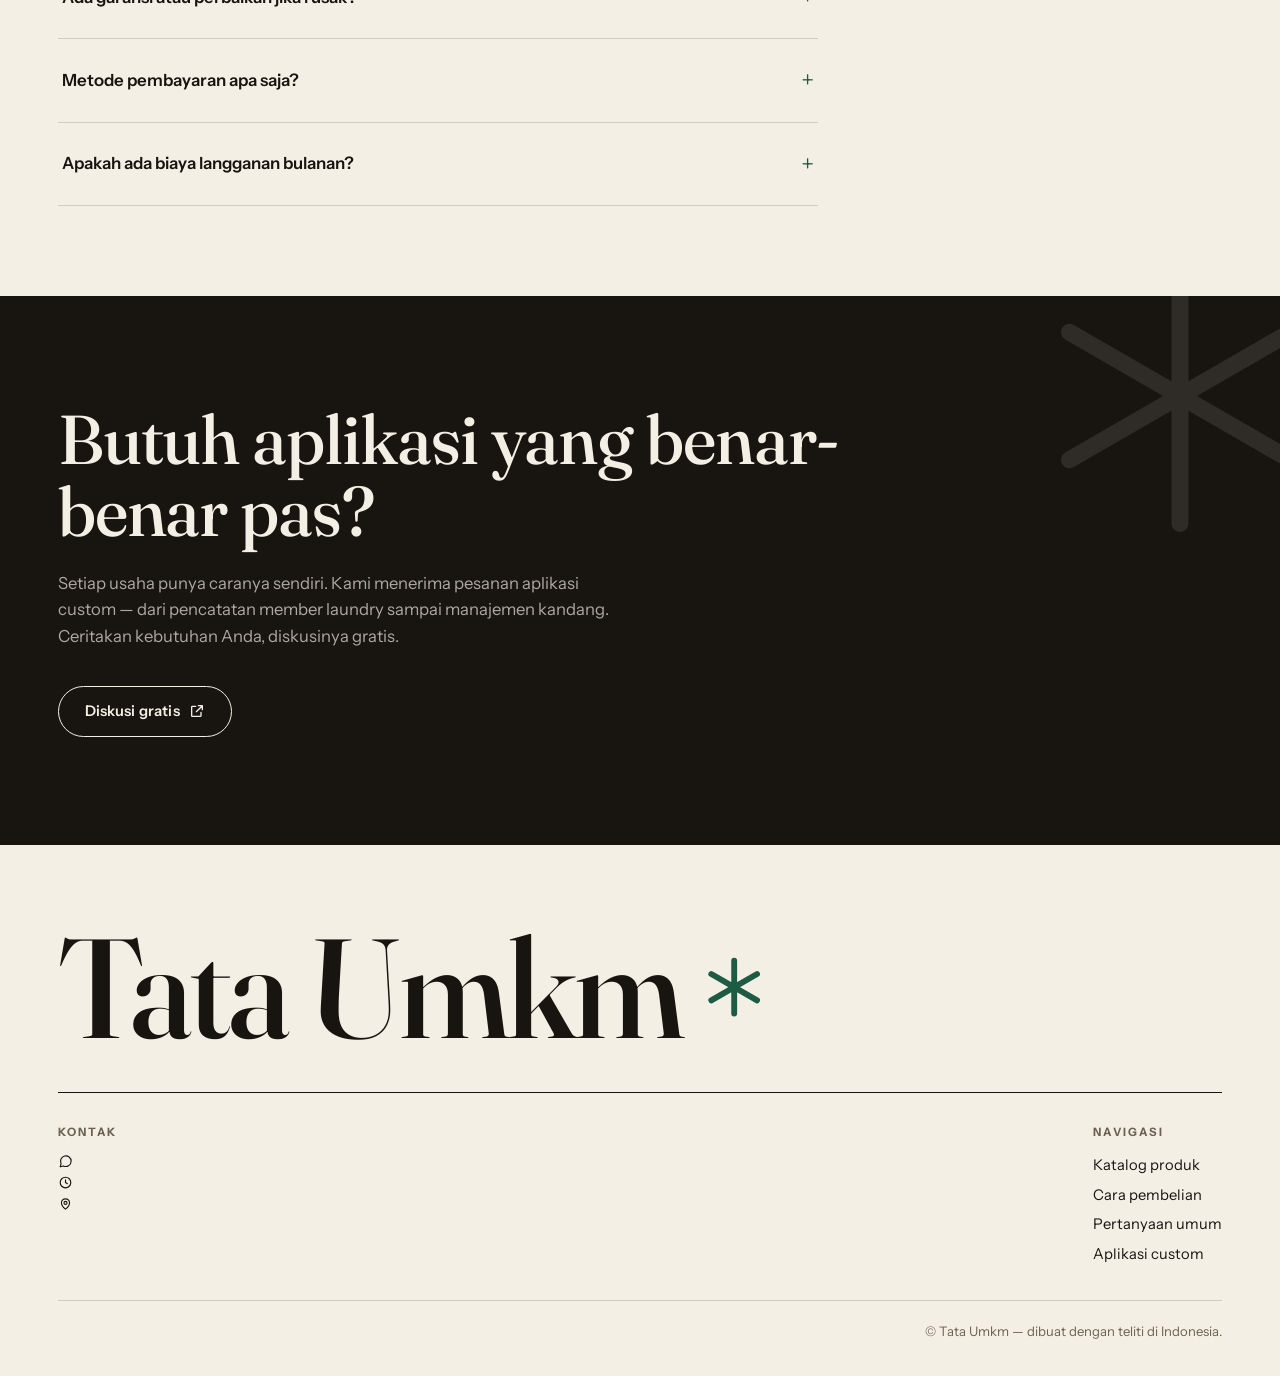
==== commit b8554641: "penambahan halaman produk" ====
--- a/index.html
+++ b/index.html
@@ -58,23 +58,16 @@
 <section class="sec" id="katalog">
   <div class="sec-head rv">
     <div>
-      <p class="kicker">Katalog Produk</p>
-      <h2>Semua perangkat,<br>satu tempat.</h2>
+      <p class="kicker">Rekomendasi</p>
+      <h2>Pilihan terbaik<br>untuk mulai.</h2>
     </div>
-    <p class="note">Semua aplikasi berjalan di browser — tanpa instal, tanpa aplikasi tambahan. Arahkan kursor ke daftar untuk melihat cuplikan.</p>
+    <p class="note">Beberapa aplikasi pilihan kami. Lihat <a href="products.html" style="color:var(--green);font-weight:600">semua produk</a> untuk katalog lengkap.</p>
   </div>
   <div class="cat-bar rv">
     <div class="filters" id="filters"></div>
-    <div style="display:flex;align-items:center;gap:14px;flex-wrap:wrap">
-      <div class="search">
-        <svg width="17" height="17" viewBox="0 0 24 24" fill="none" stroke="currentColor" stroke-width="1.8" stroke-linecap="round"><circle cx="11" cy="11" r="7"/><path d="m20.5 20.5-4.2-4.2"/></svg>
-        <input type="text" id="q" placeholder="Cari produk...">
-      </div>
-      <div class="view-toggle" id="viewToggle" role="group" aria-label="Tampilan katalog">
-        <button data-view="list" class="on" title="Tampilan daftar"><svg width="16" height="16" viewBox="0 0 24 24" fill="none" stroke="currentColor" stroke-width="1.8" stroke-linecap="round"><path d="M4 6h16M4 12h16M4 18h16"/></svg></button>
-        <button data-view="grid" title="Tampilan kisi"><svg width="16" height="16" viewBox="0 0 24 24" fill="none" stroke="currentColor" stroke-width="1.8" stroke-linecap="round"><rect x="4" y="4" width="7" height="7" rx="1"/><rect x="13" y="4" width="7" height="7" rx="1"/><rect x="4" y="13" width="7" height="7" rx="1"/><rect x="13" y="13" width="7" height="7" rx="1"/></svg></button>
-      </div>
-    </div>
+    <a class="btn sm line" href="products.html">Lihat semua produk
+      <svg width="15" height="15" viewBox="0 0 24 24" fill="none" stroke="currentColor" stroke-width="2" stroke-linecap="round" stroke-linejoin="round"><path d="M4 12h15M13 6l6 6-6 6"/></svg>
+    </a>
   </div>
   <div id="rows"></div>
 </section>
--- a/css/viewer.css
+++ b/css/viewer.css
@@ -60,70 +60,31 @@
 .search input::placeholder{color:var(--ink-soft)}
 .cat-bar{display:flex;justify-content:space-between;gap:20px;flex-wrap:wrap;align-items:center;border-bottom:1px solid var(--ink);padding-bottom:18px;margin-bottom:6px}
 
-/* ============ LIST MODE (default) ============ */
-.prow{position:relative;display:grid;grid-template-columns:148px 1fr auto;align-items:center;gap:22px;padding:22px 14px;border-bottom:1px solid var(--line);cursor:pointer;animation:rowIn .55s var(--ease) both;isolation:isolate}
+.prow{position:relative;display:grid;grid-template-columns:70px 1fr auto;align-items:center;gap:18px;padding:26px 14px;border-bottom:1px solid var(--line);cursor:pointer;animation:rowIn .55s var(--ease) both;isolation:isolate}
 .prow>*{position:relative;z-index:2;transition:color .35s}
 .prow::before{content:"";position:absolute;inset:0;background:var(--ink);transform:scaleY(0);transform-origin:bottom;transition:transform .4s var(--ease);z-index:1}
 .prow:hover::before{transform:scaleY(1)}
 .prow:hover>*{color:var(--paper)}
-
-/* Thumbnail (shared list & grid) */
-.pthumb{position:relative;display:flex;align-items:center;justify-content:center;border-radius:12px;overflow:hidden;background:var(--card);border:1px solid var(--line);flex:none}
-.pthumb .pthumb-img{width:100%;height:100%;object-fit:cover;display:block}
-.pthumb.mock{pointer-events:none}
-.thumb-mock{width:100%;height:100%;overflow:hidden;transform:scale(1.35);transform-origin:50% 20%}
-.thumb-mock .mk{font-size:7px}
-.list .pthumb,[data-view="list"] .pthumb{width:148px;height:96px}
-.grid .pthumb,[data-view="grid"] .pthumb{width:100%;height:100%;border-radius:12px 12px 0 0;border:0;border-bottom:1px solid var(--line)}
-
+.prow-num{font-family:'Fraunces',serif;font-style:italic;font-size:1rem;color:var(--ink-soft)}
 .prow-name{font-size:clamp(1.45rem,3vw,2.35rem);display:flex;align-items:center;gap:14px;flex-wrap:wrap}
 .prow-tag{font-size:.92rem;color:var(--ink-soft);margin-top:5px;max-width:56ch}
 .prow-meta{display:flex;align-items:center;gap:clamp(14px,2vw,28px);flex-wrap:wrap;justify-content:flex-end}
 .prow-price{font-family:'Fraunces',serif;font-size:1.18rem;font-weight:520;white-space:nowrap}
 .prow-arr{width:44px;height:44px;border:1.5px solid var(--line-strong);border-radius:50%;display:flex;align-items:center;justify-content:center;transition:.35s}
 .prow:hover .prow-arr{border-color:var(--paper);background:var(--paper);color:var(--ink);transform:rotate(45deg)}
-.prow-dev{display:inline-flex;align-items:center;gap:3px;opacity:.7}
-.prow-dev svg{flex:none}
 .chip{border:1px solid var(--line-strong);border-radius:999px;padding:4px 12px;font-size:.7rem;letter-spacing:.1em;text-transform:uppercase;font-weight:600;white-space:nowrap}
 .badge{background:var(--clay);color:#FFF7EE;border-radius:999px;padding:4px 11px;font-size:.68rem;letter-spacing:.1em;text-transform:uppercase;font-weight:700;white-space:nowrap}
 .price-old{text-decoration:line-through;color:var(--ink-soft);font-size:.85rem;margin-left:9px;font-weight:400}
 .prow:hover .price-old{color:rgba(244,239,228,.55)}
-
-/* ============ GRID MODE ============ */
-#rows[data-view="grid"]{display:grid;grid-template-columns:repeat(3,1fr);gap:clamp(16px,2vw,26px)}
-#rows[data-view="grid"] .prow{display:flex;flex-direction:column;align-items:stretch;padding:0;border:1px solid var(--line-strong);border-radius:14px;overflow:hidden;gap:0}
-#rows[data-view="grid"] .prow::before{transform:scaleY(0)}
-#rows[data-view="grid"] .prow:hover{box-shadow:0 18px 40px rgba(24,21,17,.12)}
-#rows[data-view="grid"] .prow-body{padding:16px 18px 20px;display:flex;flex-direction:column;gap:6px;flex:1}
-#rows[data-view="grid"] .prow-top{display:flex;align-items:center;justify-content:space-between;gap:8px;margin-bottom:4px}
-#rows[data-view="grid"] .prow-name{font-size:1.3rem}
-#rows[data-view="grid"] .prow-tag{max-width:none;margin-top:0}
-#rows[data-view="grid"] .prow-price{margin-top:auto;padding-top:10px}
-#rows[data-view="grid"] .prow-arr{display:none}
-#rows[data-view="grid"] .prow-meta{width:100%;justify-content:flex-start}
-
 .empty{padding:70px 20px;text-align:center;color:var(--ink-soft);border-bottom:1px solid var(--line)}
 .empty .serif{font-size:1.6rem;color:var(--ink);margin-bottom:8px}
 .empty button{text-decoration:underline;margin-top:14px;color:var(--green);font-weight:600}
 @keyframes rowIn{from{opacity:0;transform:translateY(18px)}to{opacity:1;transform:none}}
-
-/* ============ VIEW TOGGLE ============ */
-.view-toggle{display:inline-flex;border:1px solid var(--line-strong);border-radius:999px;padding:3px;gap:2px}
-.view-toggle button{display:inline-flex;align-items:center;justify-content:center;width:32px;height:32px;border-radius:999px;color:var(--ink-soft);transition:.25s}
-.view-toggle button.on{background:var(--ink);color:var(--paper)}
-
-@media(max-width:900px){
-  #rows[data-view="grid"]{grid-template-columns:repeat(2,1fr)}
-}
 @media(max-width:720px){
-  .prow{grid-template-columns:108px 1fr;padding:18px 4px}
-  .prow-meta{justify-content:flex-start;width:100%;grid-column:1/-1;padding-left:0}
+  .prow{grid-template-columns:1fr auto;padding:22px 4px}
+  .prow-num{display:none}
+  .prow-meta{justify-content:space-between;width:100%}
   .prow-arr{display:none}
-  [data-view="list"] .pthumb{width:108px;height:80px}
-  #rows[data-view="grid"]{grid-template-columns:repeat(2,1fr)}
-}
-@media(max-width:560px){
-  #rows[data-view="grid"]{grid-template-columns:1fr}
 }
 
 /* ============ LANGKAH ============ */
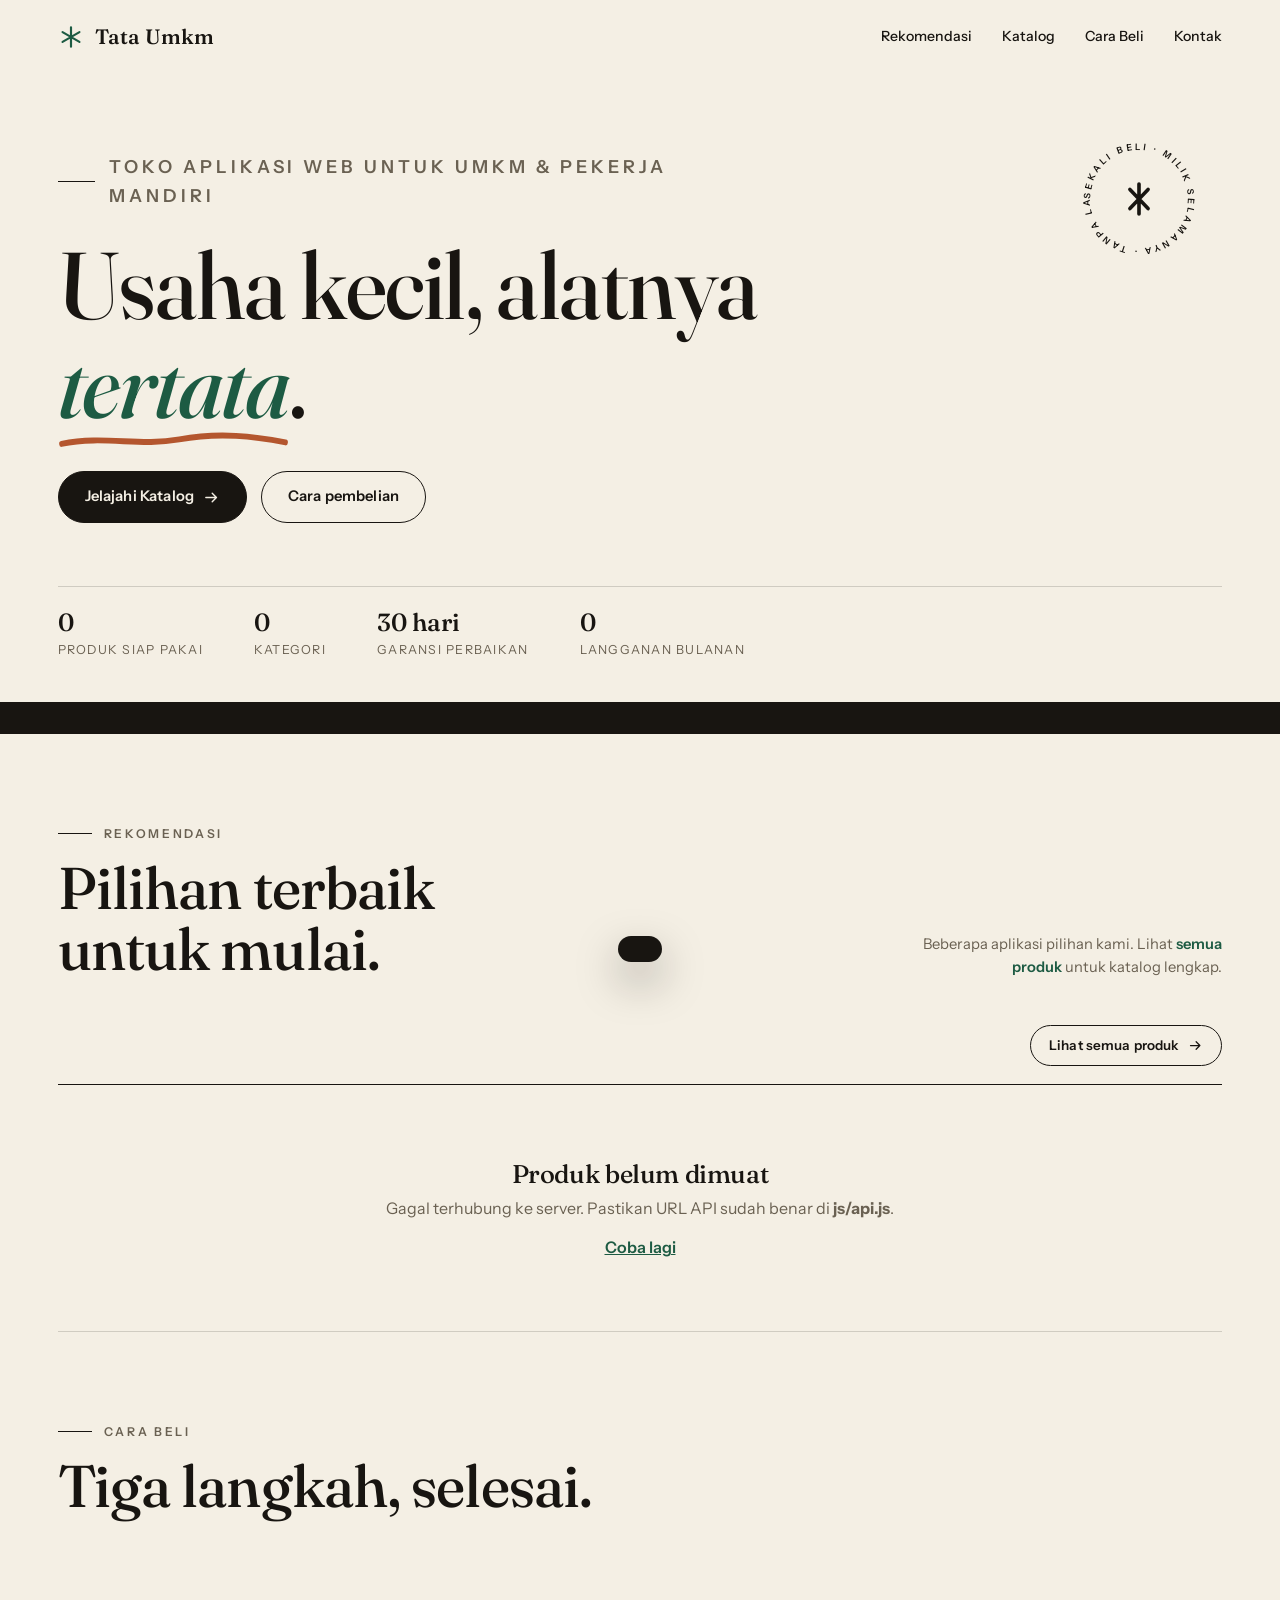
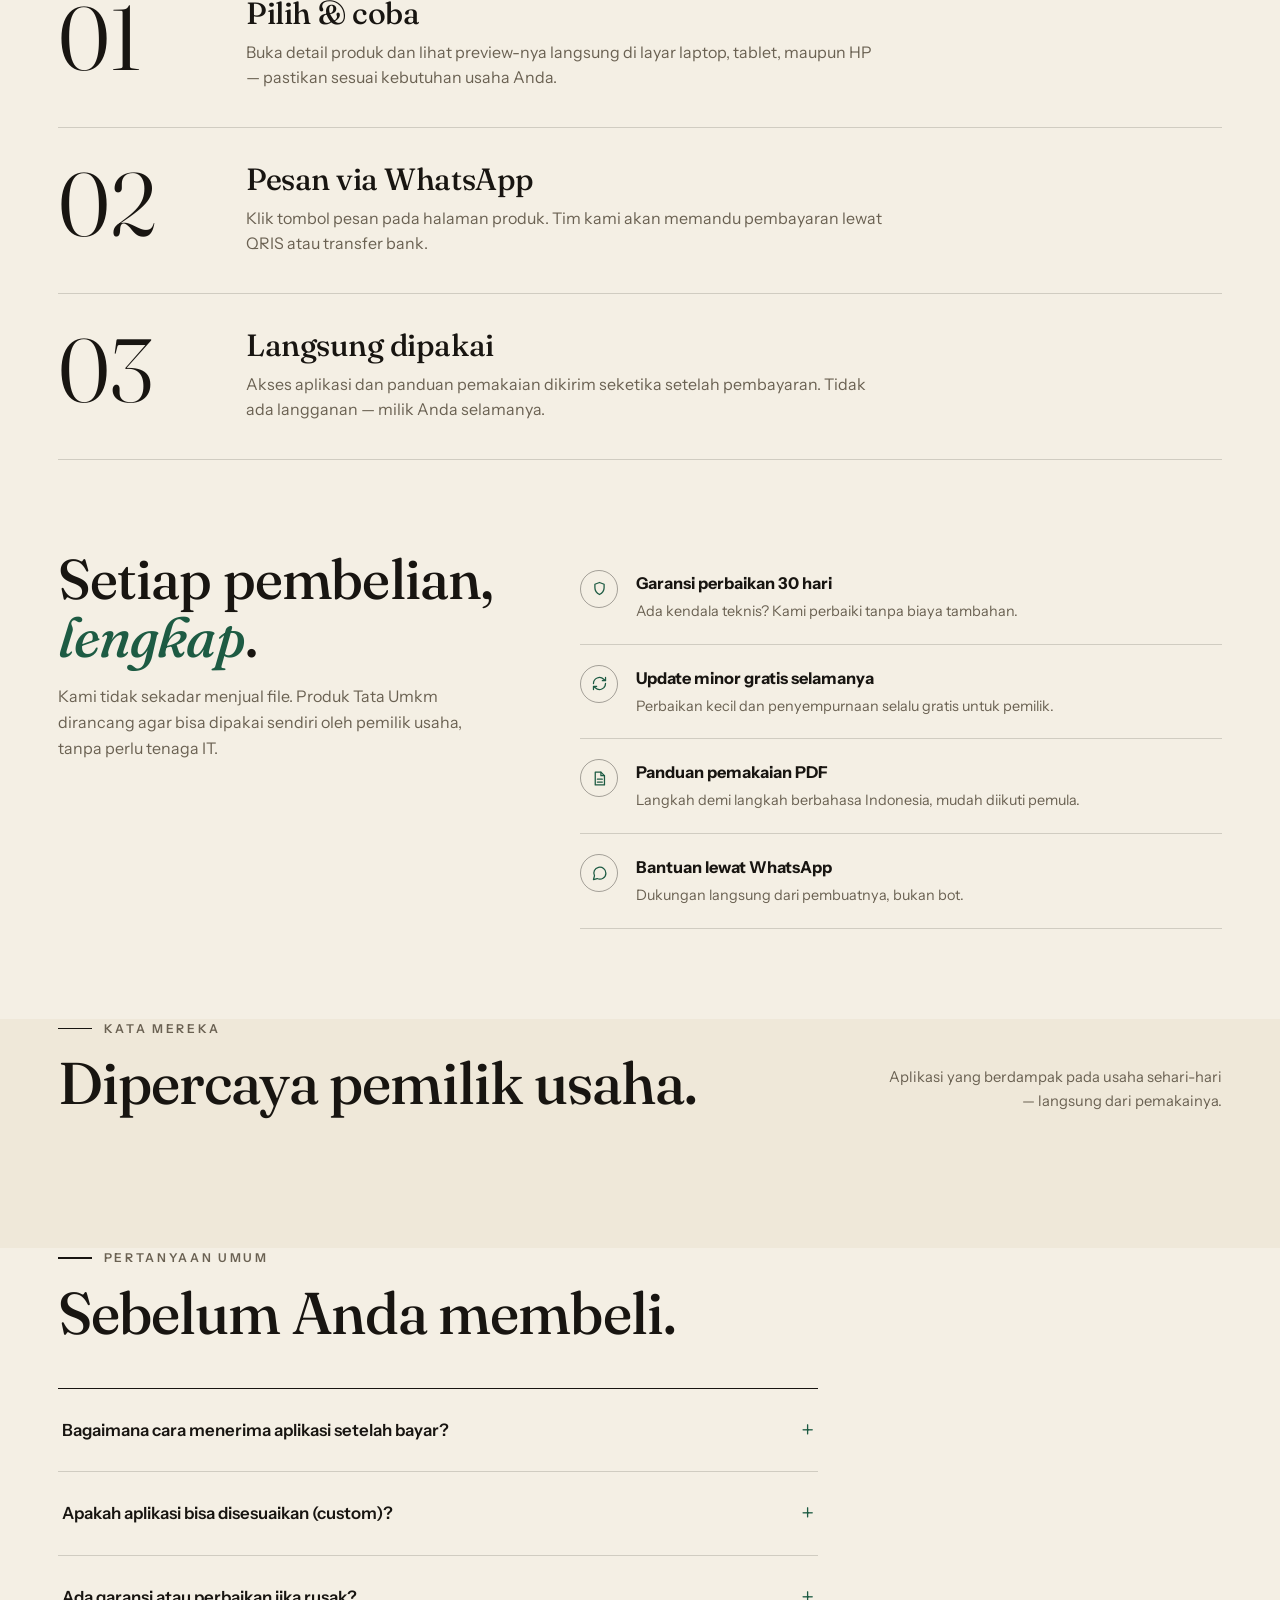
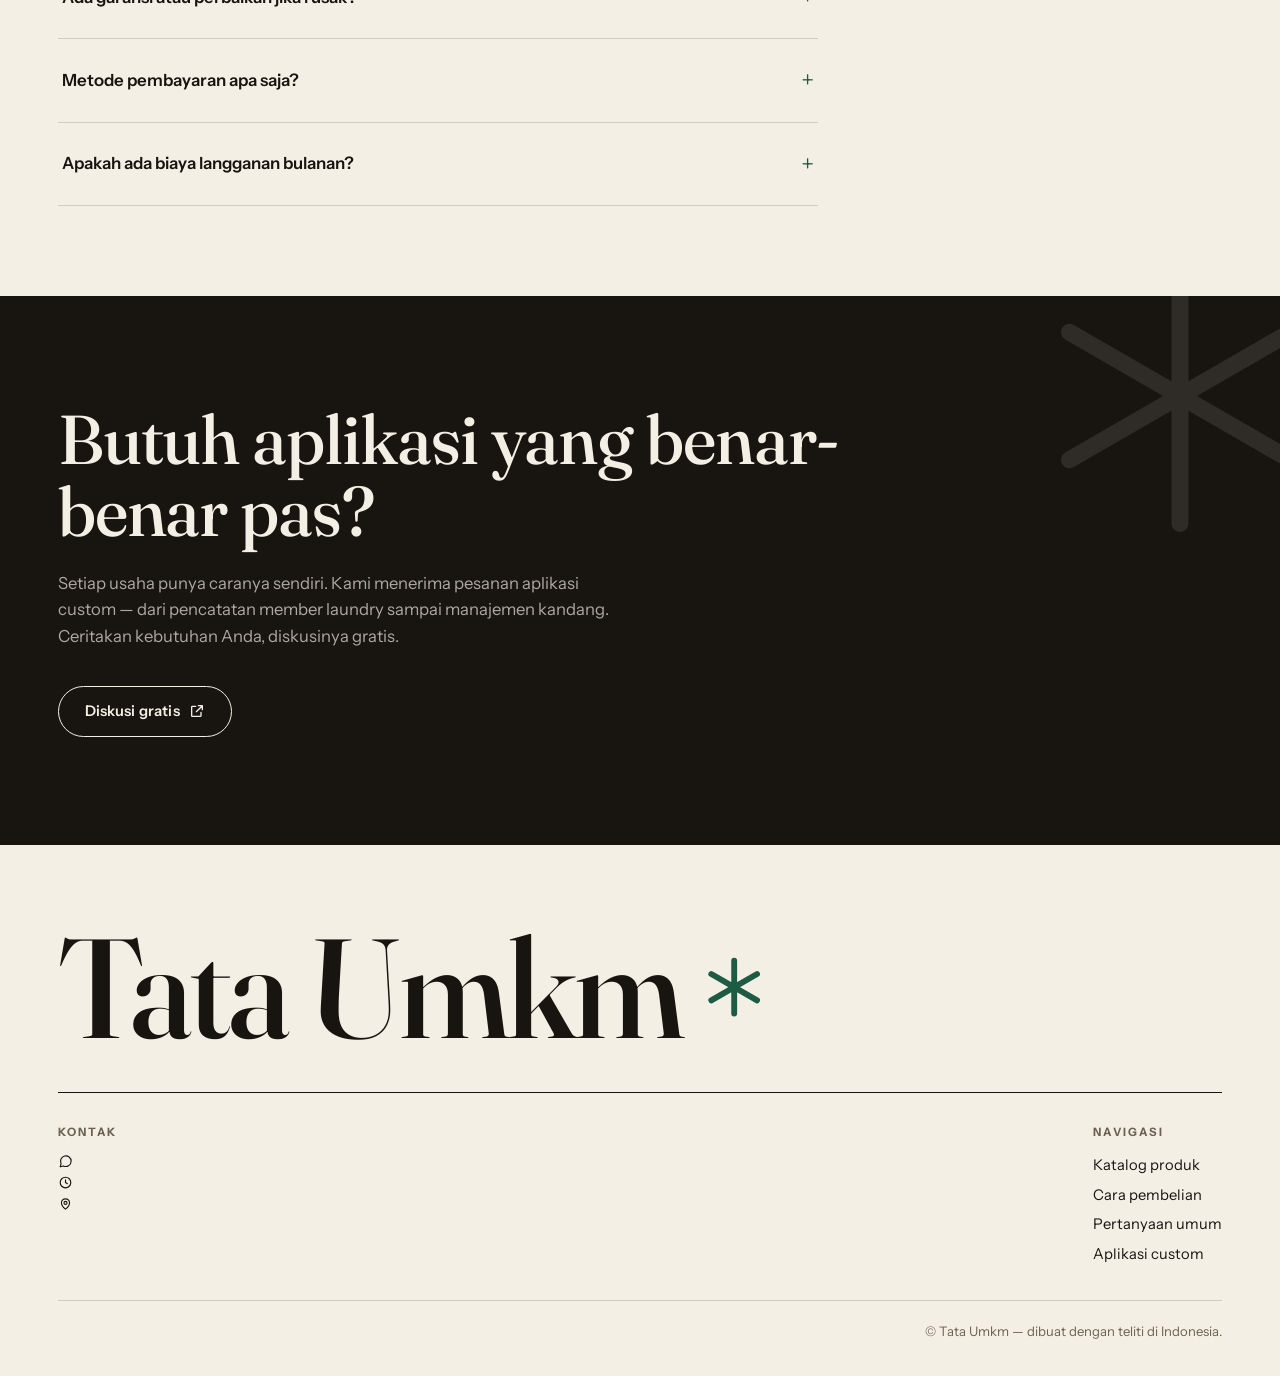
==== commit 9b0ef620: "post" ====
--- a/index.html
+++ b/index.html
@@ -19,7 +19,8 @@
     <span id="brandName">Tata Umkm</span>
   </div>
   <nav class="hnav">
-    <a href="#katalog">Katalog</a>
+    <a href="#rekomendasi">Rekomendasi</a>
+    <a href="products.html">Katalog</a>
     <a href="#cara">Cara Beli</a>
     <a href="#kontak">Kontak</a>
   </nav>
@@ -55,7 +56,7 @@
 <div class="mq"><div class="mq-track" id="mqTrack"></div></div>
 
 <!-- ============ KATALOG ============ -->
-<section class="sec" id="katalog">
+<section class="sec" id="rekomendasi">
   <div class="sec-head rv">
     <div>
       <p class="kicker">Rekomendasi</p>
